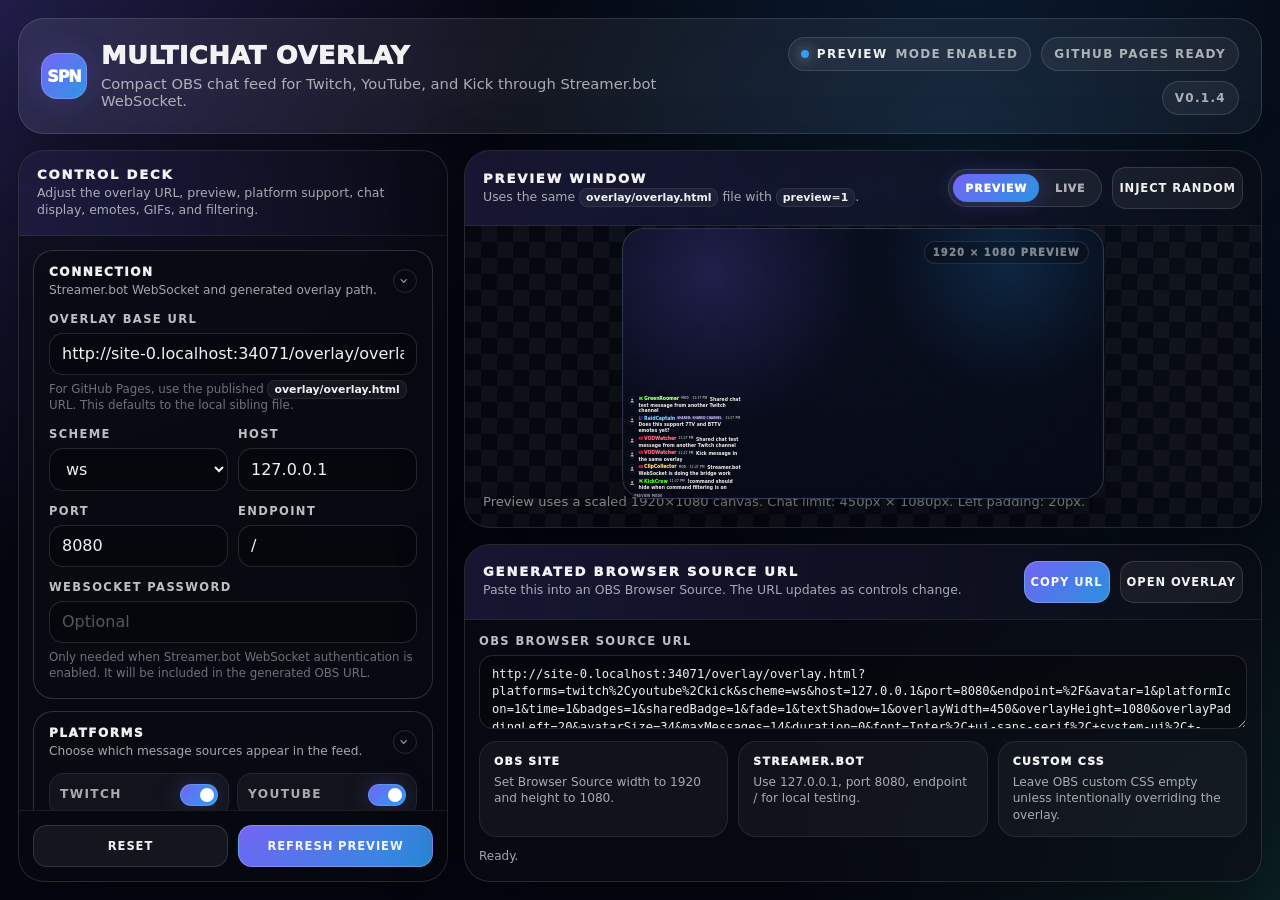
==== index.html @ 20686034 "Updated to v0.1.7" ====
<!DOCTYPE html>
<html lang="en">
<head>
  <meta charset="UTF-8" />
  <meta name="viewport" content="width=device-width, initial-scale=1.0" />
  <title>SlickPickleNick Multichat Overlay Controls</title>
  <style>
:root {
  --bg: #050711;
  --panel-bg: rgba(10, 12, 20, 0.62);
  --panel-open-bg: rgba(10, 12, 20, 0.78);
  --card-bg: rgba(255, 255, 255, 0.055);
  --card-hover: rgba(255, 255, 255, 0.075);
  --line: rgba(255, 255, 255, 0.13);
  --line-soft: rgba(255, 255, 255, 0.08);
  --accent: rgba(120, 105, 255, 0.95);
  --accent-2: rgba(46, 166, 255, 0.95);
  --accent-soft: rgba(120, 105, 255, 0.18);
  --text: rgba(255, 255, 255, 0.94);
  --muted: rgba(255, 255, 255, 0.64);
  --faint: rgba(255, 255, 255, 0.42);
  --danger: #ff5d7a;
  --success: #45f2a2;
  --warning: #ffd36a;
  --shadow: 0 24px 70px rgba(0, 0, 0, 0.42);
  --radius-lg: 26px;
  --radius-md: 18px;
  --radius-pill: 999px;
}

* { box-sizing: border-box; }

html, body {
  width: 100%;
  min-height: 100%;
  margin: 0;
  color: var(--text);
  background:
    radial-gradient(circle at top left, rgba(120, 105, 255, 0.24), transparent 34rem),
    radial-gradient(circle at 75% 15%, rgba(46, 166, 255, 0.16), transparent 30rem),
    radial-gradient(circle at bottom right, rgba(68, 255, 184, 0.10), transparent 32rem),
    var(--bg);
  font-family: Inter, ui-sans-serif, system-ui, -apple-system, BlinkMacSystemFont, "Segoe UI", sans-serif;
}

button, input, select, textarea {
  font: inherit;
}

button:focus-visible,
input:focus-visible,
select:focus-visible,
textarea:focus-visible,
a:focus-visible {
  outline: 2px solid rgba(147, 133, 255, 0.95);
  outline-offset: 3px;
}

.shell {
  width: min(1540px, calc(100vw - 36px));
  height: calc(100vh - 36px);
  margin: 18px auto;
  display: grid;
  grid-template-rows: auto minmax(0, 1fr);
  gap: 16px;
}

.topbar {
  min-height: 82px;
  padding: 18px 22px;
  border: 1px solid var(--line);
  border-radius: var(--radius-lg);
  background: linear-gradient(135deg, rgba(255, 255, 255, 0.08), rgba(255, 255, 255, 0.035));
  box-shadow: var(--shadow);
  backdrop-filter: blur(18px);
  display: flex;
  align-items: center;
  justify-content: space-between;
  gap: 16px;
}

.brand {
  display: flex;
  align-items: center;
  gap: 14px;
  min-width: 0;
}

.mark {
  width: 46px;
  height: 46px;
  border-radius: 16px;
  border: 1px solid rgba(255, 255, 255, 0.18);
  background:
    linear-gradient(135deg, rgba(120, 105, 255, 0.96), rgba(46, 166, 255, 0.85)),
    rgba(255, 255, 255, 0.06);
  display: grid;
  place-items: center;
  color: white;
  font-weight: 950;
  letter-spacing: -0.07em;
  box-shadow: 0 0 30px rgba(120, 105, 255, 0.22);
  flex: 0 0 auto;
}

h1 {
  margin: 0;
  text-transform: uppercase;
  font-size: clamp(1.25rem, 2vw, 2.05rem);
  line-height: 0.96;
  letter-spacing: 0.02em;
  font-weight: 950;
}

.subtitle {
  margin-top: 7px;
  color: var(--muted);
  font-size: 0.92rem;
}

.top-actions {
  display: flex;
  align-items: center;
  flex-wrap: wrap;
  justify-content: flex-end;
  gap: 10px;
}

.pill {
  display: inline-flex;
  align-items: center;
  gap: 8px;
  min-height: 34px;
  padding: 7px 12px;
  border-radius: var(--radius-pill);
  border: 1px solid var(--line);
  background: rgba(255, 255, 255, 0.055);
  color: var(--muted);
  font-size: 0.75rem;
  text-transform: uppercase;
  letter-spacing: 0.11em;
  font-weight: 850;
  white-space: nowrap;
}

.pill strong { color: var(--text); }
.dot {
  width: 8px;
  height: 8px;
  border-radius: 50%;
  background: var(--faint);
  box-shadow: 0 0 14px currentColor;
}
.dot.preview { background: var(--accent-2); }
.dot.connecting { background: var(--warning); }
.dot.connected { background: var(--success); }
.dot.disconnected { background: var(--danger); }

.grid {
  min-height: 0;
  display: grid;
  grid-template-columns: minmax(380px, 430px) minmax(0, 1fr);
  gap: 16px;
}

.panel {
  border: 1px solid var(--line);
  border-radius: var(--radius-lg);
  background: var(--panel-bg);
  box-shadow: var(--shadow);
  backdrop-filter: blur(18px);
  overflow: hidden;
  min-height: 0;
}

.controls-panel {
  display: grid;
  grid-template-rows: auto minmax(0, 1fr) auto;
}

.panel-head {
  padding: 16px 18px;
  border-bottom: 1px solid var(--line-soft);
  background: linear-gradient(90deg, rgba(120, 105, 255, 0.14), transparent);
  display: flex;
  align-items: center;
  justify-content: space-between;
  gap: 12px;
}

.panel-title {
  margin: 0;
  text-transform: uppercase;
  font-size: 0.82rem;
  letter-spacing: 0.14em;
  font-weight: 950;
}

.panel-note {
  margin: 3px 0 0;
  color: var(--muted);
  font-size: 0.78rem;
  line-height: 1.35;
}

.control-stack {
  min-height: 0;
  overflow: auto;
  padding: 14px;
  scrollbar-color: rgba(255, 255, 255, 0.22) transparent;
}

details.control-group {
  border: 1px solid var(--line-soft);
  border-radius: 20px;
  background: rgba(255, 255, 255, 0.04);
  overflow: hidden;
  margin-bottom: 12px;
}

details.control-group[open] {
  background: var(--panel-open-bg);
  border-color: rgba(255, 255, 255, 0.16);
}

summary {
  cursor: pointer;
  list-style: none;
  padding: 14px 15px;
  display: flex;
  align-items: center;
  justify-content: space-between;
  gap: 12px;
  user-select: none;
}

summary::-webkit-details-marker { display: none; }

.summary-text strong {
  display: block;
  text-transform: uppercase;
  font-size: 0.75rem;
  letter-spacing: 0.13em;
  font-weight: 950;
}

.summary-text span {
  display: block;
  margin-top: 4px;
  color: var(--muted);
  font-size: 0.76rem;
  line-height: 1.25;
}

.chev {
  width: 24px;
  height: 24px;
  border-radius: 999px;
  border: 1px solid var(--line);
  display: grid;
  place-items: center;
  color: var(--muted);
  transition: transform 0.18s ease;
  flex: 0 0 auto;
}

details[open] .chev { transform: rotate(90deg); }

.group-body {
  padding: 0 15px 16px;
  display: grid;
  gap: 13px;
}

.field {
  display: grid;
  gap: 7px;
}

.field-row {
  display: grid;
  grid-template-columns: 1fr 1fr;
  gap: 10px;
}

label,
.field-label {
  color: rgba(255, 255, 255, 0.74);
  font-size: 0.72rem;
  text-transform: uppercase;
  letter-spacing: 0.12em;
  font-weight: 850;
}

input[type="text"],
input[type="number"],
input[type="password"],
select,
textarea {
  width: 100%;
  min-height: 42px;
  border: 1px solid var(--line);
  border-radius: 14px;
  background: rgba(0, 0, 0, 0.28);
  color: var(--text);
  padding: 10px 12px;
  outline: none;
}

textarea {
  min-height: 88px;
  resize: vertical;
  font-family: ui-monospace, SFMono-Regular, Menlo, Monaco, Consolas, monospace;
  font-size: 0.78rem;
  line-height: 1.45;
}

input::placeholder, textarea::placeholder { color: rgba(255, 255, 255, 0.32); }

.hint {
  color: var(--faint);
  font-size: 0.74rem;
  line-height: 1.35;
}

.toggle-grid {
  display: grid;
  grid-template-columns: repeat(2, minmax(0, 1fr));
  gap: 8px;
}

.toggle {
  min-height: 44px;
  display: flex;
  align-items: center;
  justify-content: space-between;
  gap: 10px;
  padding: 9px 10px;
  border: 1px solid var(--line-soft);
  border-radius: 15px;
  background: rgba(255, 255, 255, 0.045);
  color: var(--muted);
  cursor: pointer;
}

.toggle input {
  position: absolute;
  opacity: 0;
  pointer-events: none;
}

.toggle span:first-of-type {
  font-size: 0.76rem;
  font-weight: 800;
  line-height: 1.15;
}

.switch {
  position: relative;
  width: 38px;
  height: 22px;
  border-radius: 999px;
  background: rgba(255, 255, 255, 0.14);
  border: 1px solid rgba(255, 255, 255, 0.12);
  flex: 0 0 auto;
  transition: 0.18s ease;
}

.switch::after {
  content: "";
  position: absolute;
  top: 3px;
  left: 3px;
  width: 14px;
  height: 14px;
  border-radius: 50%;
  background: rgba(255, 255, 255, 0.72);
  transition: 0.18s ease;
}

.toggle input:checked + .switch {
  background: linear-gradient(135deg, var(--accent), var(--accent-2));
  box-shadow: 0 0 22px rgba(120, 105, 255, 0.25);
}

.toggle input:checked + .switch::after {
  left: 19px;
  background: white;
}

.footer-controls {
  padding: 14px;
  border-top: 1px solid var(--line-soft);
  display: grid;
  grid-template-columns: 1fr 1fr;
  gap: 10px;
  background: rgba(0, 0, 0, 0.14);
}

.btn {
  min-height: 42px;
  border: 1px solid var(--line);
  border-radius: 14px;
  background: rgba(255, 255, 255, 0.06);
  color: var(--text);
  font-weight: 900;
  letter-spacing: 0.08em;
  text-transform: uppercase;
  font-size: 0.72rem;
  cursor: pointer;
  transition: transform 0.14s ease, background 0.14s ease, border-color 0.14s ease;
}

.btn:hover {
  transform: translateY(-1px);
  background: var(--card-hover);
  border-color: rgba(255, 255, 255, 0.2);
}

.btn.primary {
  background: linear-gradient(135deg, rgba(120, 105, 255, 0.96), rgba(46, 166, 255, 0.86));
  border-color: rgba(255, 255, 255, 0.22);
}

.main-panel {
  min-height: 0;
  display: grid;
  grid-template-rows: minmax(0, 1fr) auto;
  gap: 16px;
  overflow: visible;
  background: transparent;
  border: 0;
  box-shadow: none;
  backdrop-filter: none;
}

.preview-panel {
  min-height: 0;
  display: grid;
  grid-template-rows: auto minmax(0, 1fr);
  overflow: hidden;
}

.preview-actions {
  display: flex;
  align-items: center;
  gap: 10px;
  flex-wrap: wrap;
}

.mode-toggle {
  display: inline-flex;
  align-items: center;
  padding: 4px;
  border: 1px solid var(--line);
  border-radius: 999px;
  background: rgba(255, 255, 255, 0.06);
  gap: 4px;
}

.mode-btn {
  min-height: 28px;
  border: 0;
  border-radius: 999px;
  padding: 6px 12px;
  background: transparent;
  color: var(--muted);
  font-size: 0.68rem;
  font-weight: 950;
  text-transform: uppercase;
  letter-spacing: 0.08em;
  cursor: pointer;
}

.mode-btn.active {
  color: #fff;
  background: linear-gradient(135deg, rgba(120, 105, 255, 0.96), rgba(46, 166, 255, 0.86));
  box-shadow: 0 0 20px rgba(120, 105, 255, 0.26);
}

.preview-frame-wrap {
  min-height: 0;
  padding: 18px;
  display: grid;
  grid-template-rows: minmax(0, 1fr) auto;
  place-items: center;
  gap: 10px;
  background:
    linear-gradient(45deg, rgba(255,255,255,0.035) 25%, transparent 25%, transparent 75%, rgba(255,255,255,0.035) 75%),
    linear-gradient(45deg, rgba(255,255,255,0.035) 25%, transparent 25%, transparent 75%, rgba(255,255,255,0.035) 75%),
    rgba(0, 0, 0, 0.16);
  background-position: 0 0, 16px 16px, 0 0;
  background-size: 32px 32px, 32px 32px, auto;
}

.preview-size-note {
  width: 100%;
  color: rgba(255, 255, 255, 0.52);
  font-size: 0.82rem;
}

.preview-stage {
  --preview-scale: 0.5;
  position: relative;
  width: 100%;
  max-width: 100%;
  aspect-ratio: 16 / 9;
  overflow: hidden;
  border: 1px solid var(--line);
  border-radius: 22px;
  background:
    radial-gradient(circle at 18% 16%, rgba(120, 105, 255, 0.17), transparent 34rem),
    radial-gradient(circle at 80% 12%, rgba(46, 166, 255, 0.13), transparent 28rem),
    rgba(5, 7, 17, 0.76);
  box-shadow:
    inset 0 0 0 1px rgba(255, 255, 255, 0.04),
    0 18px 48px rgba(0, 0, 0, 0.28);
}

.preview-stage::before {
  content: "1920 × 1080 PREVIEW";
  position: absolute;
  top: 12px;
  right: 14px;
  z-index: 2;
  padding: 5px 8px;
  border-radius: 999px;
  border: 1px solid rgba(255, 255, 255, 0.11);
  background: rgba(0, 0, 0, 0.22);
  color: rgba(255, 255, 255, 0.48);
  font-size: 0.62rem;
  font-weight: 950;
  letter-spacing: 0.12em;
}

#previewFrame {
  position: absolute;
  inset: 0 auto auto 0;
  width: 1920px;
  height: 1080px;
  border: 0;
  background: transparent;
  display: block;
  transform: scale(var(--preview-scale));
  transform-origin: top left;
  pointer-events: none;
}

.url-panel {
  display: grid;
  grid-template-rows: auto auto;
  overflow: hidden;
}

.url-body {
  padding: 14px;
  display: grid;
  gap: 12px;
}

.url-textarea {
  min-height: 74px;
  max-height: 110px;
  resize: vertical;
  font-size: 0.76rem;
}

.info-grid {
  display: grid;
  grid-template-columns: repeat(3, minmax(0, 1fr));
  gap: 10px;
}

.info-card {
  min-height: 78px;
  padding: 13px 14px;
  border: 1px solid var(--line-soft);
  border-radius: 18px;
  background: rgba(255, 255, 255, 0.045);
}

.info-card strong {
  display: block;
  margin-bottom: 6px;
  text-transform: uppercase;
  letter-spacing: 0.12em;
  font-size: 0.68rem;
  font-weight: 950;
}

.info-card span {
  display: block;
  color: var(--muted);
  font-size: 0.76rem;
  line-height: 1.35;
}

.copy-status {
  color: var(--muted);
  font-size: 0.75rem;
  min-height: 18px;
}

.mini-kbd {
  padding: 2px 6px;
  border-radius: 8px;
  border: 1px solid var(--line-soft);
  background: rgba(255, 255, 255, 0.05);
  color: var(--text);
  font-size: 0.68rem;
  font-weight: 850;
}

@media (max-width: 1040px) {
  .shell { height: auto; min-height: calc(100vh - 36px); }
  .grid { grid-template-columns: 1fr; }
  .controls-panel { min-height: 650px; }
  .preview-panel { min-height: 620px; }
  .url-row { grid-template-columns: 1fr; }
}

@media (max-width: 640px) {
  .shell { width: min(100vw - 20px, 1540px); margin: 10px auto; }
  .topbar { align-items: flex-start; flex-direction: column; }
  .top-actions { justify-content: flex-start; }
  .field-row, .toggle-grid, .footer-controls { grid-template-columns: 1fr; }
}

  </style>
</head>
<body>
  <main class="shell">
    <header class="topbar">
      <div class="brand">
        <div class="mark" aria-hidden="true">SPN</div>
        <div>
          <h1>Multichat Overlay</h1>
          <div class="subtitle">Compact OBS chat feed for Twitch, YouTube, and Kick through Streamer.bot WebSocket.</div>
        </div>
      </div>
      <div class="top-actions">
        <span class="pill" id="connectionPill"><span class="dot preview" id="connectionDot"></span><strong id="connectionLabel">Preview</strong><span id="connectionText">mode enabled</span></span>
        <span class="pill">GitHub Pages ready</span>
        <span class="pill">v0.1.4</span>
      </div>
    </header>

    <section class="grid">
      <aside class="panel controls-panel" aria-label="Overlay controls">
        <div class="panel-head">
          <div>
            <h2 class="panel-title">Control Deck</h2>
            <p class="panel-note">Adjust the overlay URL, preview, platform support, chat display, emotes, GIFs, and filtering.</p>
          </div>
        </div>

        <div class="control-stack">
          <details class="control-group" open>
            <summary>
              <span class="summary-text"><strong>Connection</strong><span>Streamer.bot WebSocket and generated overlay path.</span></span>
              <span class="chev">›</span>
            </summary>
            <div class="group-body">
              <div class="field">
                <label for="baseUrl">Overlay base URL</label>
                <input id="baseUrl" data-setting="baseUrl" type="text" />
                <div class="hint">For GitHub Pages, use the published <span class="mini-kbd">overlay/overlay.html</span> URL. This defaults to the local sibling file.</div>
              </div>

              <div class="field-row">
                <div class="field">
                  <label for="scheme">Scheme</label>
                  <select id="scheme" data-setting="scheme">
                    <option value="ws">ws</option>
                    <option value="wss">wss</option>
                  </select>
                </div>
                <div class="field">
                  <label for="host">Host</label>
                  <input id="host" data-setting="host" type="text" placeholder="127.0.0.1" />
                </div>
              </div>

              <div class="field-row">
                <div class="field">
                  <label for="port">Port</label>
                  <input id="port" data-setting="port" type="number" min="1" max="65535" step="1" />
                </div>
                <div class="field">
                  <label for="endpoint">Endpoint</label>
                  <input id="endpoint" data-setting="endpoint" type="text" placeholder="/" />
                </div>
              </div>

              <div class="field">
                <label for="password">WebSocket password</label>
                <input id="password" data-setting="password" type="password" autocomplete="off" placeholder="Optional" />
                <div class="hint">Only needed when Streamer.bot WebSocket authentication is enabled. It will be included in the generated OBS URL.</div>
              </div>
            </div>
          </details>

          <details class="control-group" open>
            <summary>
              <span class="summary-text"><strong>Platforms</strong><span>Choose which message sources appear in the feed.</span></span>
              <span class="chev">›</span>
            </summary>
            <div class="group-body">
              <div class="toggle-grid">
                <label class="toggle"><span>Twitch</span><input data-setting="platformTwitch" type="checkbox" /><span class="switch"></span></label>
                <label class="toggle"><span>YouTube</span><input data-setting="platformYoutube" type="checkbox" /><span class="switch"></span></label>
                <label class="toggle"><span>Kick</span><input data-setting="platformKick" type="checkbox" /><span class="switch"></span></label>
              </div>
            </div>
          </details>

          <details class="control-group" open>
            <summary>
              <span class="summary-text"><strong>Compact Feed</strong><span>Control visibility, font, spacing, and message lifetime.</span></span>
              <span class="chev">›</span>
            </summary>
            <div class="group-body">
              <div class="field-row">
                <div class="field">
                  <label for="overlayWidth">Chat width</label>
                  <input id="overlayWidth" data-setting="overlayWidth" type="number" min="160" max="1920" step="1" />
                  <div class="hint">Default: 450px.</div>
                </div>
                <div class="field">
                  <label for="overlayHeight">Chat height</label>
                  <input id="overlayHeight" data-setting="overlayHeight" type="number" min="120" max="1080" step="1" />
                  <div class="hint">Default: 1080px.</div>
                </div>
              </div>

              <div class="field-row">
                <div class="field">
                  <label for="avatarSize">Profile image size</label>
                  <input id="avatarSize" data-setting="avatarSize" type="number" min="16" max="96" step="1" />
                </div>
                <div class="field">
                  <label for="overlayPaddingLeft">Left padding</label>
                  <input id="overlayPaddingLeft" data-setting="overlayPaddingLeft" type="number" min="0" max="400" step="1" />
                  <div class="hint">Distance from browser-source left edge.</div>
                </div>
              </div>

              <div class="field-row">
                <div class="field">
                  <label for="maxMessages">Max messages</label>
                  <input id="maxMessages" data-setting="maxMessages" type="number" min="1" max="80" step="1" />
                </div>
                <div class="field">
                  <label for="duration">Message duration</label>
                  <input id="duration" data-setting="duration" type="number" min="0" max="600" step="1" />
                  <div class="hint">0 = stay until pushed out.</div>
                </div>
              </div>

              <div class="field-row">
                <div class="field">
                  <label for="fontFamily">Font family</label>
                  <input id="fontFamily" data-setting="fontFamily" type="text" />
                </div>
                <div class="field">
                  <label for="fontSize">Font size</label>
                  <input id="fontSize" data-setting="fontSize" type="number" min="10" max="42" step="1" />
                </div>
              </div>

              <div class="field-row">
                <div class="field">
                  <label for="lineHeight">Line height</label>
                  <input id="lineHeight" data-setting="lineHeight" type="number" min="1" max="2" step="0.05" />
                </div>
                <div class="field">
                  <label for="gap">Message gap</label>
                  <input id="gap" data-setting="gap" type="number" min="0" max="20" step="1" />
                </div>
              </div>

              <div class="toggle-grid">
                <label class="toggle"><span>Profile image</span><input data-setting="showAvatar" type="checkbox" /><span class="switch"></span></label>
                <label class="toggle"><span>Platform icon</span><input data-setting="showPlatformIcon" type="checkbox" /><span class="switch"></span></label>
                <label class="toggle"><span>12-hour time</span><input data-setting="showTime" type="checkbox" /><span class="switch"></span></label>
                <label class="toggle"><span>User badges</span><input data-setting="showBadges" type="checkbox" /><span class="switch"></span></label>
                <label class="toggle"><span>Shared chat badge</span><input data-setting="showSharedBadge" type="checkbox" /><span class="switch"></span></label>
                <label class="toggle"><span>Fade animation</span><input data-setting="fadeAnimation" type="checkbox" /><span class="switch"></span></label>
                <label class="toggle"><span>Text shadows</span><input data-setting="textShadow" type="checkbox" /><span class="switch"></span></label>
              </div>
            </div>
          </details>

          <details class="control-group">
            <summary>
              <span class="summary-text"><strong>Emotes & GIFs</strong><span>Twitch native emotes, BTTV, FFZ, 7TV, and GIF links.</span></span>
              <span class="chev">›</span>
            </summary>
            <div class="group-body">
              <div class="toggle-grid">
                <label class="toggle"><span>Twitch native</span><input data-setting="emoteNative" type="checkbox" /><span class="switch"></span></label>
                <label class="toggle"><span>BTTV</span><input data-setting="emoteBTTV" type="checkbox" /><span class="switch"></span></label>
                <label class="toggle"><span>FFZ</span><input data-setting="emoteFFZ" type="checkbox" /><span class="switch"></span></label>
                <label class="toggle"><span>7TV</span><input data-setting="emote7TV" type="checkbox" /><span class="switch"></span></label>
                <label class="toggle"><span>GIF links</span><input data-setting="gifLinks" type="checkbox" /><span class="switch"></span></label>
                <label class="toggle"><span>GIFs mod-only</span><input data-setting="gifModOnly" type="checkbox" /><span class="switch"></span></label>
              </div>

              <div class="field-row">
                <div class="field">
                  <label for="bttvUserId">BTTV Twitch user ID</label>
                  <input id="bttvUserId" data-setting="bttvUserId" type="text" placeholder="Optional" />
                </div>
                <div class="field">
                  <label for="ffzRoom">FFZ room/channel</label>
                  <input id="ffzRoom" data-setting="ffzRoom" type="text" placeholder="Optional" />
                </div>
              </div>

              <div class="field-row">
                <div class="field">
                  <label for="seventvTwitchId">7TV Twitch user ID</label>
                  <input id="seventvTwitchId" data-setting="seventvTwitchId" type="text" placeholder="Optional" />
                </div>
                <div class="field">
                  <label for="gifMaxWidth">GIF max width</label>
                  <input id="gifMaxWidth" data-setting="gifMaxWidth" type="number" min="80" max="500" step="10" />
                </div>
              </div>

              <div class="field">
                <label for="customEmotes">Custom emote map</label>
                <textarea id="customEmotes" data-setting="customEmotes" spellcheck="false" placeholder='{"PickleHype":"https://example.com/emote.webp"}'></textarea>
                <div class="hint">Optional JSON map. This keeps future preset/sample emotes easy to add without changing the renderer.</div>
              </div>
            </div>
          </details>

          <details class="control-group">
            <summary>
              <span class="summary-text"><strong>Moderation & Filtering</strong><span>Hide removed messages, ignored users, commands, and internal test events.</span></span>
              <span class="chev">›</span>
            </summary>
            <div class="group-body">
              <div class="toggle-grid">
                <label class="toggle"><span>Hide deleted</span><input data-setting="hideDeleted" type="checkbox" /><span class="switch"></span></label>
                <label class="toggle"><span>Hide bans/timeouts</span><input data-setting="hideBans" type="checkbox" /><span class="switch"></span></label>
                <label class="toggle"><span>Ignore commands</span><input data-setting="ignoreCommands" type="checkbox" /><span class="switch"></span></label>
                <label class="toggle"><span>Ignore tests/internal</span><input data-setting="ignoreInternal" type="checkbox" /><span class="switch"></span></label>
              </div>

              <div class="field">
                <label for="ignoredUsers">Ignored users / bots</label>
                <input id="ignoredUsers" data-setting="ignoredUsers" type="text" />
                <div class="hint">Comma-separated. Common bot accounts are included by default and can be edited here.</div>
              </div>
            </div>
          </details>

          <details class="control-group">
            <summary>
              <span class="summary-text"><strong>Preview Mode</strong><span>Generate fake Twitch, YouTube, and Kick messages.</span></span>
              <span class="chev">›</span>
            </summary>
            <div class="group-body">
              <div class="field-row">
                <div class="field">
                  <label for="previewRate">Preview rate</label>
                  <input id="previewRate" data-setting="previewRate" type="number" min="400" max="10000" step="100" />
                  <div class="hint">Milliseconds between generated messages.</div>
                </div>
                <div class="field">
                  <label for="previewSeed">Preview seed label</label>
                  <input id="previewSeed" data-setting="previewSeed" type="text" />
                </div>
              </div>

              <div class="toggle-grid">
                <label class="toggle"><span>Preview auto-scroll</span><input data-setting="previewAuto" type="checkbox" /><span class="switch"></span></label>
              </div>
            </div>
          </details>
        </div>

        <div class="footer-controls">
          <button class="btn" id="resetBtn" type="button">Reset</button>
          <button class="btn primary" id="refreshBtn" type="button">Refresh Preview</button>
        </div>
      </aside>

      <section class="main-panel">
        <div class="panel preview-panel">
          <div class="panel-head">
            <div>
              <h2 class="panel-title">Preview Window</h2>
              <p class="panel-note">Uses the same <span class="mini-kbd">overlay/overlay.html</span> file with <span class="mini-kbd">preview=1</span>.</p>
            </div>
            <div class="preview-actions">
              <div class="mode-toggle" aria-label="Preview mode switch">
                <button class="mode-btn active" id="previewModeBtn" type="button">Preview</button>
                <button class="mode-btn" id="liveModeBtn" type="button">Live</button>
              </div>
              <button class="btn" id="injectBtn" type="button">Inject Random</button>
            </div>
          </div>
          <div class="preview-frame-wrap">
            <div class="preview-stage" id="previewStage">
              <iframe id="previewFrame" title="Multichat overlay preview" allow="clipboard-read; clipboard-write"></iframe>
            </div>
            <div class="preview-size-note" id="previewSizeNote">Preview uses a scaled 1920×1080 canvas.</div>
          </div>
        </div>

        <div class="panel url-panel">
          <div class="panel-head">
            <div>
              <h2 class="panel-title">Generated Browser Source URL</h2>
              <p class="panel-note">Paste this into an OBS Browser Source. The URL updates as controls change.</p>
            </div>
            <div class="preview-actions">
              <button class="btn primary" id="copyBtn" type="button">Copy URL</button>
              <button class="btn" id="openBtn" type="button">Open Overlay</button>
            </div>
          </div>
          <div class="url-body">
            <div class="field">
              <label for="obsUrl">OBS Browser Source URL</label>
              <textarea class="url-textarea" id="obsUrl" readonly aria-label="Generated OBS overlay URL"></textarea>
            </div>
            <div class="info-grid">
              <div class="info-card"><strong>OBS Site</strong><span>Set Browser Source width to 1920 and height to 1080.</span></div>
              <div class="info-card"><strong>Streamer.bot</strong><span>Use 127.0.0.1, port 8080, endpoint / for local testing.</span></div>
              <div class="info-card"><strong>Custom CSS</strong><span>Leave OBS custom CSS empty unless intentionally overriding the overlay.</span></div>
            </div>
            <div class="copy-status" id="copyStatus">Ready.</div>
          </div>
        </div>
      </section>
    </section>
  </main>
  <script>
const STORAGE_KEY = 'spn-multichat-settings-v017';

const defaults = {
  baseUrl: new URL('overlay/overlay.html', window.location.href).href,
  scheme: 'ws',
  host: '127.0.0.1',
  port: '8080',
  endpoint: '/',
  password: '',
  platformTwitch: true,
  platformYoutube: true,
  platformKick: true,
  showAvatar: true,
  showPlatformIcon: true,
  showTime: true,
  showBadges: true,
  showSharedBadge: true,
  fadeAnimation: true,
  textShadow: true,
  overlayWidth: '450',
  overlayHeight: '1080',
  overlayPaddingLeft: '20',
  avatarSize: '34',
  maxMessages: '14',
  duration: '0',
  fontFamily: 'Inter, ui-sans-serif, system-ui, -apple-system, BlinkMacSystemFont, "Segoe UI", sans-serif',
  fontSize: '18',
  lineHeight: '1.28',
  gap: '6',
  emoteNative: true,
  emoteBTTV: true,
  emoteFFZ: true,
  emote7TV: true,
  gifLinks: true,
  gifModOnly: true,
  gifMaxWidth: '220',
  bttvUserId: '',
  ffzRoom: '',
  seventvTwitchId: '',
  customEmotes: '{\n  "PickleHype": "https://cdn.7tv.app/emote/60ae958e229664e8667aea38/2x.webp"\n}',
  hideDeleted: true,
  hideBans: true,
  ignoreCommands: false,
  ignoreInternal: true,
  ignoredUsers: 'nightbot, streamelements, streamlabs, moobot, fossabot, sery_bot',
  previewRate: '1800',
  previewSeed: 'random-fake-users',
  previewAuto: true
};

const $ = (selector, root = document) => root.querySelector(selector);
const $$ = (selector, root = document) => Array.from(root.querySelectorAll(selector));

function loadSettings() {
  try {
    const saved = JSON.parse(localStorage.getItem(STORAGE_KEY) || '{}');
    return { ...defaults, ...saved };
  } catch (error) {
    console.warn('Unable to load settings. Using defaults.', error);
    return { ...defaults };
  }
}

let settings = loadSettings();
let debounceTimer = null;
let previewMode = 'preview';
let lastLiveStatus = { status: 'connecting', text: 'Connecting...' };

function applySettingsToForm() {
  $$('[data-setting]').forEach((input) => {
    const key = input.dataset.setting;
    if (!(key in settings)) return;
    if (input.type === 'checkbox') input.checked = Boolean(settings[key]);
    else input.value = settings[key];
  });
}

function readSettingsFromForm() {
  $$('[data-setting]').forEach((input) => {
    const key = input.dataset.setting;
    settings[key] = input.type === 'checkbox' ? input.checked : input.value;
  });
  localStorage.setItem(STORAGE_KEY, JSON.stringify(settings));
}

function addParam(params, key, value, defaultValue = undefined) {
  if (value === undefined || value === null) return;
  if (defaultValue !== undefined && String(value) === String(defaultValue)) return;
  if (typeof value === 'boolean') params.set(key, value ? '1' : '0');
  else if (String(value).trim() !== '') params.set(key, String(value).trim());
}

function enabledPlatforms() {
  const platforms = [];
  if (settings.platformTwitch) platforms.push('twitch');
  if (settings.platformYoutube) platforms.push('youtube');
  if (settings.platformKick) platforms.push('kick');
  return platforms.join(',') || 'none';
}

function setConnectionPill(mode, text) {
  const dot = $('#connectionDot');
  const label = $('#connectionLabel');
  const body = $('#connectionText');
  if (!dot || !label || !body) return;
  dot.className = `dot ${mode || 'preview'}`;
  if (mode === 'connected') {
    label.textContent = 'Connected';
    body.textContent = text && text !== 'Connected!' ? text : '';
  } else if (mode === 'connecting') {
    label.textContent = 'Connecting';
    body.textContent = text && text !== 'Connecting...' ? text : '';
  } else if (mode === 'disconnected') {
    label.textContent = 'Disconnected';
    body.textContent = text && text !== 'Disconnected' ? text : '';
  } else {
    label.textContent = 'Preview';
    body.textContent = 'mode enabled';
  }
}

function setLiveStatus(status, text) {
  lastLiveStatus = { status: status || 'connecting', text: text || '' };
  if (previewMode !== 'live') return;
  setConnectionPill(lastLiveStatus.status, lastLiveStatus.text);
}

function setPreviewMode(mode) {
  previewMode = mode === 'live' ? 'live' : 'preview';
  $('#previewModeBtn')?.classList.toggle('active', previewMode === 'preview');
  $('#liveModeBtn')?.classList.toggle('active', previewMode === 'live');
  $('#injectBtn').disabled = previewMode !== 'preview';
  if (previewMode === 'preview') setConnectionPill('preview', 'mode enabled');
  else setConnectionPill(lastLiveStatus.status || 'connecting', lastLiveStatus.text || 'Connecting...');
  updateUrls({ reloadPreview: true });
}

function buildUrl({ preview = false } = {}) {
  let base = settings.baseUrl || defaults.baseUrl;
  let url;
  try {
    url = new URL(base, window.location.href);
  } catch (error) {
    url = new URL(defaults.baseUrl, window.location.href);
  }

  const params = new URLSearchParams();
  addParam(params, 'platforms', enabledPlatforms());
  addParam(params, 'scheme', settings.scheme);
  addParam(params, 'host', settings.host);
  addParam(params, 'port', settings.port);
  addParam(params, 'endpoint', settings.endpoint);
  addParam(params, 'password', settings.password);
  addParam(params, 'avatar', settings.showAvatar);
  addParam(params, 'platformIcon', settings.showPlatformIcon);
  addParam(params, 'time', settings.showTime);
  addParam(params, 'badges', settings.showBadges);
  addParam(params, 'sharedBadge', settings.showSharedBadge);
  addParam(params, 'fade', settings.fadeAnimation);
  addParam(params, 'textShadow', settings.textShadow);
  addParam(params, 'overlayWidth', settings.overlayWidth);
  addParam(params, 'overlayHeight', settings.overlayHeight);
  addParam(params, 'overlayPaddingLeft', settings.overlayPaddingLeft);
  addParam(params, 'avatarSize', settings.avatarSize);
  addParam(params, 'maxMessages', settings.maxMessages);
  addParam(params, 'duration', settings.duration);
  addParam(params, 'font', settings.fontFamily);
  addParam(params, 'fontSize', settings.fontSize);
  addParam(params, 'lineHeight', settings.lineHeight);
  addParam(params, 'gap', settings.gap);
  addParam(params, 'nativeEmotes', settings.emoteNative);
  addParam(params, 'bttv', settings.emoteBTTV);
  addParam(params, 'ffz', settings.emoteFFZ);
  addParam(params, 'seventv', settings.emote7TV);
  addParam(params, 'gifs', settings.gifLinks);
  addParam(params, 'gifModOnly', settings.gifModOnly);
  addParam(params, 'gifMaxWidth', settings.gifMaxWidth);
  addParam(params, 'bttvUserId', settings.bttvUserId);
  addParam(params, 'ffzRoom', settings.ffzRoom);
  addParam(params, 'seventvTwitchId', settings.seventvTwitchId);
  addParam(params, 'customEmotes', settings.customEmotes);
  addParam(params, 'hideDeleted', settings.hideDeleted);
  addParam(params, 'hideBans', settings.hideBans);
  addParam(params, 'ignoreCommands', settings.ignoreCommands);
  addParam(params, 'ignoreInternal', settings.ignoreInternal);
  addParam(params, 'ignoredUsers', settings.ignoredUsers);
  addParam(params, 'previewRate', settings.previewRate);
  addParam(params, 'previewSeed', settings.previewSeed);
  addParam(params, 'previewAuto', settings.previewAuto);
  if (preview) params.set('preview', '1');

  url.search = params.toString();
  return url.href;
}

function updateUrls({ reloadPreview = false } = {}) {
  const obsUrl = buildUrl({ preview: false });
  const previewUrl = buildUrl({ preview: previewMode === 'preview' });
  $('#obsUrl').value = obsUrl;

  const frame = $('#previewFrame');
  if (reloadPreview || frame.src !== previewUrl) {
    if (previewMode === 'live') setLiveStatus('connecting', 'Connecting...');
    frame.src = previewUrl;
  }
}

function scheduleUpdate() {
  readSettingsFromForm();
  updatePreviewDimensions();
  resizePreviewStage();
  window.clearTimeout(debounceTimer);
  debounceTimer = window.setTimeout(() => updateUrls({ reloadPreview: true }), 220);
}

async function copyUrl() {
  const value = $('#obsUrl').value;
  try {
    await navigator.clipboard.writeText(value);
    $('#copyStatus').textContent = 'Copied OBS URL to clipboard.';
  } catch (error) {
    $('#obsUrl').select();
    document.execCommand('copy');
    $('#copyStatus').textContent = 'Selected/copied OBS URL. If clipboard failed, press Ctrl+C.';
  }
}

function openOverlay() {
  window.open($('#obsUrl').value, '_blank', 'noopener,noreferrer');
}

function refreshPreview() {
  updateUrls({ reloadPreview: true });
  $('#copyStatus').textContent = 'Preview refreshed.';
}

function injectRandom() {
  const frame = $('#previewFrame');
  frame.contentWindow?.postMessage({ type: 'SPN_MULTICHAT_PREVIEW_RANDOM' }, '*');
  $('#copyStatus').textContent = 'Random preview message injected.';
}


function resizePreviewStage() {
  const stage = $('#previewStage');
  const wrap = stage?.parentElement;
  if (!stage || !wrap) return;
  const availableWidth = Math.max(1, wrap.clientWidth);
  const availableHeight = Math.max(1, wrap.clientHeight - 30);
  const width = Math.min(availableWidth, availableHeight * (16 / 9));
  const height = width * (9 / 16);
  const scale = width / 1920;
  stage.style.width = `${width}px`;
  stage.style.height = `${height}px`;
  stage.style.setProperty('--preview-scale', String(scale));
}

function updatePreviewDimensions() {
  const width = Number(settings.overlayWidth) || Number(defaults.overlayWidth);
  const height = Number(settings.overlayHeight) || Number(defaults.overlayHeight);
  const padding = Number(settings.overlayPaddingLeft) || 0;
  const note = $('#previewSizeNote');
  if (note) note.textContent = `Preview uses a scaled 1920×1080 canvas. Chat limit: ${width}px × ${height}px. Left padding: ${padding}px.`;
}

function resetSettings() {
  settings = { ...defaults };
  localStorage.setItem(STORAGE_KEY, JSON.stringify(settings));
  applySettingsToForm();
  updatePreviewDimensions();
  updateUrls({ reloadPreview: true });
  resizePreviewStage();
  $('#copyStatus').textContent = 'Controls reset to defaults.';
}

applySettingsToForm();
updatePreviewDimensions();
setConnectionPill('preview', 'mode enabled');
updateUrls({ reloadPreview: true });
resizePreviewStage();

$$('[data-setting]').forEach((input) => {
  input.addEventListener(input.type === 'checkbox' ? 'change' : 'input', scheduleUpdate);
});

$('#copyBtn').addEventListener('click', copyUrl);
$('#openBtn').addEventListener('click', openOverlay);
$('#refreshBtn').addEventListener('click', refreshPreview);
$('#injectBtn').addEventListener('click', injectRandom);
$('#previewModeBtn').addEventListener('click', () => setPreviewMode('preview'));
$('#liveModeBtn').addEventListener('click', () => setPreviewMode('live'));
$('#resetBtn').addEventListener('click', resetSettings);

window.addEventListener('message', (event) => {
  const data = event.data || {};
  if (data.type === 'SPN_MULTICHAT_STATUS') setLiveStatus(data.status, data.text);
});

window.addEventListener('resize', resizePreviewStage);

  </script>
</body>
</html>
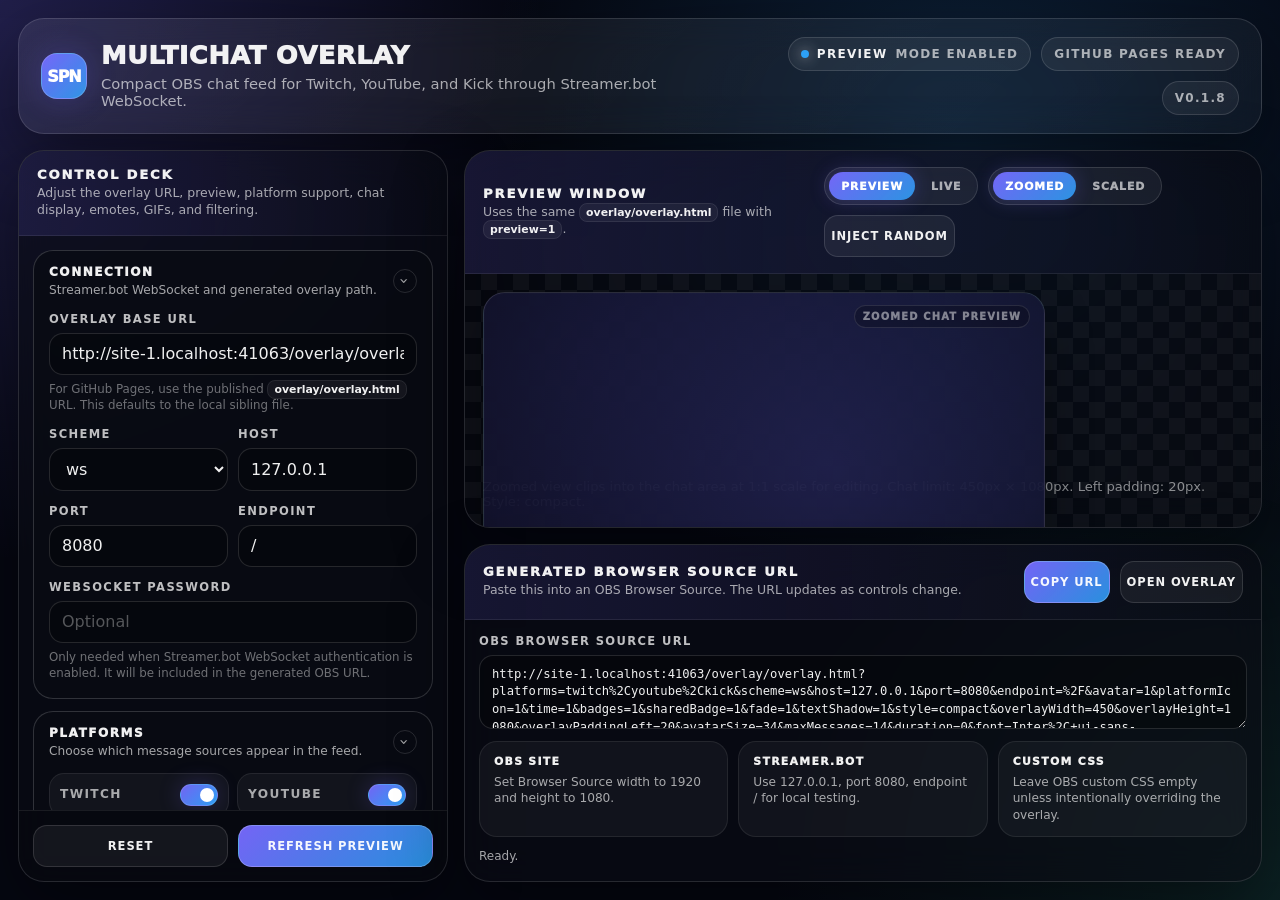
==== commit f4e72509: "Updated to v0.1.8" ====
--- a/index.html
+++ b/index.html
@@ -483,8 +483,10 @@
   padding: 18px;
   display: grid;
   grid-template-rows: minmax(0, 1fr) auto;
-  place-items: center;
+  align-items: stretch;
+  justify-items: start;
   gap: 10px;
+  overflow: hidden;
   background:
     linear-gradient(45deg, rgba(255,255,255,0.035) 25%, transparent 25%, transparent 75%, rgba(255,255,255,0.035) 75%),
     linear-gradient(45deg, rgba(255,255,255,0.035) 25%, transparent 25%, transparent 75%, rgba(255,255,255,0.035) 75%),
@@ -500,11 +502,12 @@
 }
 
 .preview-stage {
-  --preview-scale: 0.5;
+  --preview-scale: 1;
   position: relative;
-  width: 100%;
+  width: min(100%, 560px);
+  height: 100%;
+  min-height: 420px;
   max-width: 100%;
-  aspect-ratio: 16 / 9;
   overflow: hidden;
   border: 1px solid var(--line);
   border-radius: 22px;
@@ -517,8 +520,20 @@
     0 18px 48px rgba(0, 0, 0, 0.28);
 }
 
+.preview-stage.scaled {
+  justify-self: center;
+  align-self: center;
+  min-height: 0;
+  aspect-ratio: 16 / 9;
+}
+
+.preview-stage.zoomed {
+  justify-self: start;
+  align-self: stretch;
+}
+
 .preview-stage::before {
-  content: "1920 × 1080 PREVIEW";
+  content: "ZOOMED CHAT PREVIEW";
   position: absolute;
   top: 12px;
   right: 14px;
@@ -532,6 +547,8 @@
   font-weight: 950;
   letter-spacing: 0.12em;
 }
+
+.preview-stage.scaled::before { content: "1920 × 1080 PREVIEW"; }
 
 #previewFrame {
   position: absolute;
@@ -641,7 +658,7 @@
       <div class="top-actions">
         <span class="pill" id="connectionPill"><span class="dot preview" id="connectionDot"></span><strong id="connectionLabel">Preview</strong><span id="connectionText">mode enabled</span></span>
         <span class="pill">GitHub Pages ready</span>
-        <span class="pill">v0.1.4</span>
+        <span class="pill">v0.1.8</span>
       </div>
     </header>
 
@@ -720,6 +737,17 @@
               <span class="chev">›</span>
             </summary>
             <div class="group-body">
+              <div class="field">
+                <label for="layoutStyle">Message style</label>
+                <select id="layoutStyle" data-setting="layoutStyle">
+                  <option value="compact">Standard Compact</option>
+                  <option value="bare">Platform-Only Compact</option>
+                  <option value="bubbles">Bubble Feed</option>
+                  <option value="cards">Stacked Cards</option>
+                </select>
+                <div class="hint">Start with the current compact format, or switch to a lighter platform-only feed, bubbles, or stacked cards.</div>
+              </div>
+
               <div class="field-row">
                 <div class="field">
                   <label for="overlayWidth">Chat width</label>
@@ -896,9 +924,13 @@
               <p class="panel-note">Uses the same <span class="mini-kbd">overlay/overlay.html</span> file with <span class="mini-kbd">preview=1</span>.</p>
             </div>
             <div class="preview-actions">
-              <div class="mode-toggle" aria-label="Preview mode switch">
+              <div class="mode-toggle" aria-label="Preview or live source switch">
                 <button class="mode-btn active" id="previewModeBtn" type="button">Preview</button>
                 <button class="mode-btn" id="liveModeBtn" type="button">Live</button>
+              </div>
+              <div class="mode-toggle" aria-label="Preview scale switch">
+                <button class="mode-btn active" id="zoomedViewBtn" type="button">Zoomed</button>
+                <button class="mode-btn" id="scaledViewBtn" type="button">Scaled</button>
               </div>
               <button class="btn" id="injectBtn" type="button">Inject Random</button>
             </div>
@@ -939,7 +971,7 @@
     </section>
   </main>
   <script>
-const STORAGE_KEY = 'spn-multichat-settings-v017';
+const STORAGE_KEY = 'spn-multichat-settings-v018';
 
 const defaults = {
   baseUrl: new URL('overlay/overlay.html', window.location.href).href,
@@ -958,6 +990,7 @@
   showSharedBadge: true,
   fadeAnimation: true,
   textShadow: true,
+  layoutStyle: 'compact',
   overlayWidth: '450',
   overlayHeight: '1080',
   overlayPaddingLeft: '20',
@@ -1005,6 +1038,7 @@
 let settings = loadSettings();
 let debounceTimer = null;
 let previewMode = 'preview';
+let previewView = 'zoomed';
 let lastLiveStatus = { status: 'connecting', text: 'Connecting...' };
 
 function applySettingsToForm() {
@@ -1076,6 +1110,14 @@
   updateUrls({ reloadPreview: true });
 }
 
+function setPreviewView(view) {
+  previewView = view === 'scaled' ? 'scaled' : 'zoomed';
+  $('#zoomedViewBtn')?.classList.toggle('active', previewView === 'zoomed');
+  $('#scaledViewBtn')?.classList.toggle('active', previewView === 'scaled');
+  resizePreviewStage();
+  updatePreviewDimensions();
+}
+
 function buildUrl({ preview = false } = {}) {
   let base = settings.baseUrl || defaults.baseUrl;
   let url;
@@ -1099,6 +1141,7 @@
   addParam(params, 'sharedBadge', settings.showSharedBadge);
   addParam(params, 'fade', settings.fadeAnimation);
   addParam(params, 'textShadow', settings.textShadow);
+  addParam(params, 'style', settings.layoutStyle);
   addParam(params, 'overlayWidth', settings.overlayWidth);
   addParam(params, 'overlayHeight', settings.overlayHeight);
   addParam(params, 'overlayPaddingLeft', settings.overlayPaddingLeft);
@@ -1186,22 +1229,43 @@
   const stage = $('#previewStage');
   const wrap = stage?.parentElement;
   if (!stage || !wrap) return;
+
   const availableWidth = Math.max(1, wrap.clientWidth);
-  const availableHeight = Math.max(1, wrap.clientHeight - 30);
-  const width = Math.min(availableWidth, availableHeight * (16 / 9));
-  const height = width * (9 / 16);
-  const scale = width / 1920;
-  stage.style.width = `${width}px`;
-  stage.style.height = `${height}px`;
-  stage.style.setProperty('--preview-scale', String(scale));
+  const availableHeight = Math.max(1, wrap.clientHeight - 34);
+  const overlayWidth = Number(settings.overlayWidth) || Number(defaults.overlayWidth);
+  const padding = Number(settings.overlayPaddingLeft) || 0;
+
+  stage.classList.toggle('scaled', previewView === 'scaled');
+  stage.classList.toggle('zoomed', previewView === 'zoomed');
+
+  if (previewView === 'scaled') {
+    const width = Math.min(availableWidth, availableHeight * (16 / 9));
+    const height = width * (9 / 16);
+    const scale = width / 1920;
+    stage.style.width = `${Math.max(1, width)}px`;
+    stage.style.height = `${Math.max(1, height)}px`;
+    stage.style.setProperty('--preview-scale', String(scale));
+    return;
+  }
+
+  const zoomWidth = Math.min(availableWidth, Math.max(420, overlayWidth + padding + 92));
+  stage.style.width = `${zoomWidth}px`;
+  stage.style.height = `${Math.max(420, availableHeight)}px`;
+  stage.style.setProperty('--preview-scale', '1');
 }
 
 function updatePreviewDimensions() {
   const width = Number(settings.overlayWidth) || Number(defaults.overlayWidth);
   const height = Number(settings.overlayHeight) || Number(defaults.overlayHeight);
   const padding = Number(settings.overlayPaddingLeft) || 0;
+  const style = settings.layoutStyle || defaults.layoutStyle;
   const note = $('#previewSizeNote');
-  if (note) note.textContent = `Preview uses a scaled 1920×1080 canvas. Chat limit: ${width}px × ${height}px. Left padding: ${padding}px.`;
+  if (!note) return;
+  if (previewView === 'scaled') {
+    note.textContent = `Scaled view shows the full 1920×1080 OBS canvas. Chat limit: ${width}px × ${height}px. Left padding: ${padding}px. Style: ${style}.`;
+  } else {
+    note.textContent = `Zoomed view clips into the chat area at 1:1 scale for editing. Chat limit: ${width}px × ${height}px. Left padding: ${padding}px. Style: ${style}.`;
+  }
 }
 
 function resetSettings() {
@@ -1215,10 +1279,11 @@
 }
 
 applySettingsToForm();
-updatePreviewDimensions();
+setPreviewView('zoomed');
 setConnectionPill('preview', 'mode enabled');
 updateUrls({ reloadPreview: true });
 resizePreviewStage();
+updatePreviewDimensions();
 
 $$('[data-setting]').forEach((input) => {
   input.addEventListener(input.type === 'checkbox' ? 'change' : 'input', scheduleUpdate);
@@ -1230,6 +1295,8 @@
 $('#injectBtn').addEventListener('click', injectRandom);
 $('#previewModeBtn').addEventListener('click', () => setPreviewMode('preview'));
 $('#liveModeBtn').addEventListener('click', () => setPreviewMode('live'));
+$('#zoomedViewBtn').addEventListener('click', () => setPreviewView('zoomed'));
+$('#scaledViewBtn').addEventListener('click', () => setPreviewView('scaled'));
 $('#resetBtn').addEventListener('click', resetSettings);
 
 window.addEventListener('message', (event) => {
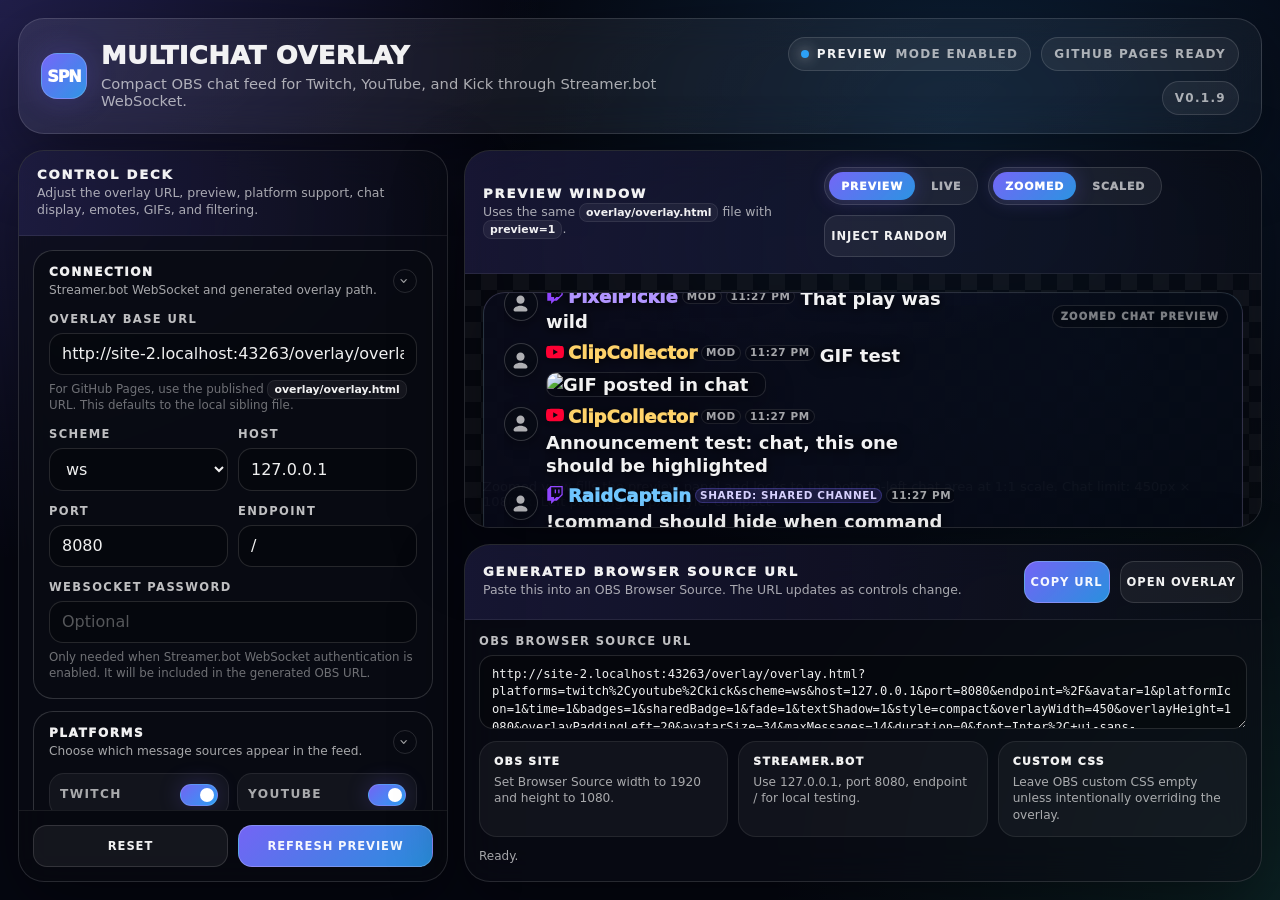
==== commit 31c60562: "Updated to v0.1.9" ====
--- a/index.html
+++ b/index.html
@@ -484,7 +484,7 @@
   display: grid;
   grid-template-rows: minmax(0, 1fr) auto;
   align-items: stretch;
-  justify-items: start;
+  justify-items: stretch;
   gap: 10px;
   overflow: hidden;
   background:
@@ -504,9 +504,9 @@
 .preview-stage {
   --preview-scale: 1;
   position: relative;
-  width: min(100%, 560px);
+  width: 100%;
   height: 100%;
-  min-height: 420px;
+  min-height: 360px;
   max-width: 100%;
   overflow: hidden;
   border: 1px solid var(--line);
@@ -528,7 +528,7 @@
 }
 
 .preview-stage.zoomed {
-  justify-self: start;
+  justify-self: stretch;
   align-self: stretch;
 }
 
@@ -552,7 +552,8 @@
 
 #previewFrame {
   position: absolute;
-  inset: 0 auto auto 0;
+  left: 0;
+  top: 0;
   width: 1920px;
   height: 1080px;
   border: 0;
@@ -561,6 +562,13 @@
   transform: scale(var(--preview-scale));
   transform-origin: top left;
   pointer-events: none;
+}
+
+.preview-stage.zoomed #previewFrame {
+  top: auto;
+  bottom: 0;
+  transform: scale(1);
+  transform-origin: bottom left;
 }
 
 .url-panel {
@@ -658,7 +666,7 @@
       <div class="top-actions">
         <span class="pill" id="connectionPill"><span class="dot preview" id="connectionDot"></span><strong id="connectionLabel">Preview</strong><span id="connectionText">mode enabled</span></span>
         <span class="pill">GitHub Pages ready</span>
-        <span class="pill">v0.1.8</span>
+        <span class="pill">v0.1.9</span>
       </div>
     </header>
 
@@ -971,7 +979,7 @@
     </section>
   </main>
   <script>
-const STORAGE_KEY = 'spn-multichat-settings-v018';
+const STORAGE_KEY = 'spn-multichat-settings-v019';
 
 const defaults = {
   baseUrl: new URL('overlay/overlay.html', window.location.href).href,
@@ -1225,22 +1233,32 @@
 }
 
 
+function getPreviewAvailableSize(wrap, note) {
+  const wrapStyle = window.getComputedStyle(wrap);
+  const paddingX = parseFloat(wrapStyle.paddingLeft || '0') + parseFloat(wrapStyle.paddingRight || '0');
+  const paddingY = parseFloat(wrapStyle.paddingTop || '0') + parseFloat(wrapStyle.paddingBottom || '0');
+  const gap = parseFloat(wrapStyle.rowGap || wrapStyle.gap || '0') || 0;
+  const noteHeight = note ? note.getBoundingClientRect().height : 0;
+  return {
+    width: Math.max(1, wrap.clientWidth - paddingX),
+    height: Math.max(1, wrap.clientHeight - paddingY - noteHeight - gap)
+  };
+}
+
 function resizePreviewStage() {
   const stage = $('#previewStage');
   const wrap = stage?.parentElement;
+  const note = $('#previewSizeNote');
   if (!stage || !wrap) return;
 
-  const availableWidth = Math.max(1, wrap.clientWidth);
-  const availableHeight = Math.max(1, wrap.clientHeight - 34);
-  const overlayWidth = Number(settings.overlayWidth) || Number(defaults.overlayWidth);
-  const padding = Number(settings.overlayPaddingLeft) || 0;
+  const { width: availableWidth, height: availableHeight } = getPreviewAvailableSize(wrap, note);
 
   stage.classList.toggle('scaled', previewView === 'scaled');
   stage.classList.toggle('zoomed', previewView === 'zoomed');
 
   if (previewView === 'scaled') {
-    const width = Math.min(availableWidth, availableHeight * (16 / 9));
-    const height = width * (9 / 16);
+    const width = Math.floor(Math.min(availableWidth, availableHeight * (16 / 9)));
+    const height = Math.floor(width * (9 / 16));
     const scale = width / 1920;
     stage.style.width = `${Math.max(1, width)}px`;
     stage.style.height = `${Math.max(1, height)}px`;
@@ -1248,9 +1266,8 @@
     return;
   }
 
-  const zoomWidth = Math.min(availableWidth, Math.max(420, overlayWidth + padding + 92));
-  stage.style.width = `${zoomWidth}px`;
-  stage.style.height = `${Math.max(420, availableHeight)}px`;
+  stage.style.width = `${Math.max(1, Math.floor(availableWidth))}px`;
+  stage.style.height = `${Math.max(360, Math.floor(availableHeight))}px`;
   stage.style.setProperty('--preview-scale', '1');
 }
 
@@ -1264,7 +1281,7 @@
   if (previewView === 'scaled') {
     note.textContent = `Scaled view shows the full 1920×1080 OBS canvas. Chat limit: ${width}px × ${height}px. Left padding: ${padding}px. Style: ${style}.`;
   } else {
-    note.textContent = `Zoomed view clips into the chat area at 1:1 scale for editing. Chat limit: ${width}px × ${height}px. Left padding: ${padding}px. Style: ${style}.`;
+    note.textContent = `Zoomed view fills the preview panel and locks to the bottom-left chat area at 1:1 scale. Chat limit: ${width}px × ${height}px. Left padding: ${padding}px. Style: ${style}.`;
   }
 }
 
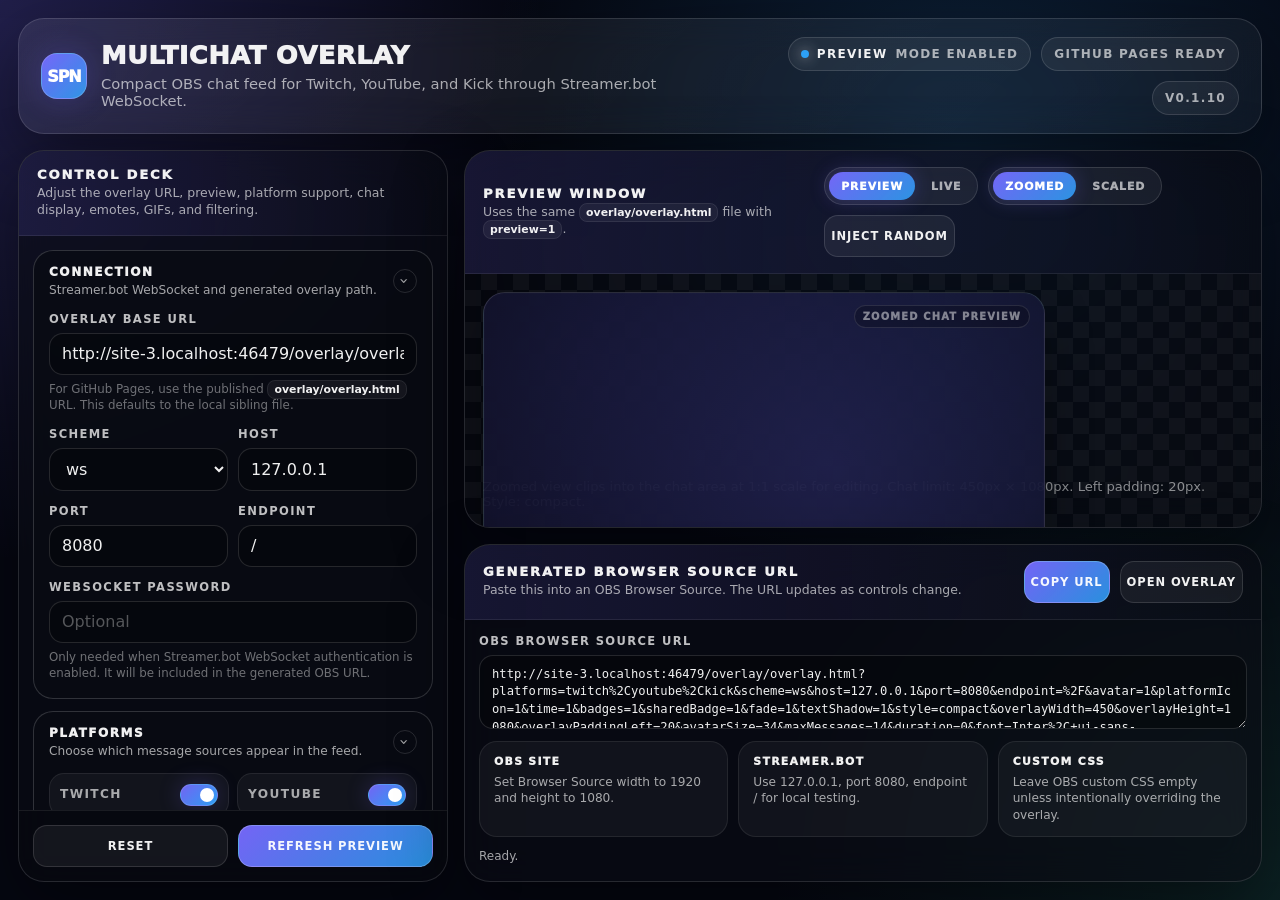
==== commit 336842bc: "Updated to v0.1.10" ====
--- a/index.html
+++ b/index.html
@@ -484,7 +484,7 @@
   display: grid;
   grid-template-rows: minmax(0, 1fr) auto;
   align-items: stretch;
-  justify-items: stretch;
+  justify-items: start;
   gap: 10px;
   overflow: hidden;
   background:
@@ -504,9 +504,9 @@
 .preview-stage {
   --preview-scale: 1;
   position: relative;
-  width: 100%;
+  width: min(100%, 560px);
   height: 100%;
-  min-height: 360px;
+  min-height: 420px;
   max-width: 100%;
   overflow: hidden;
   border: 1px solid var(--line);
@@ -528,7 +528,7 @@
 }
 
 .preview-stage.zoomed {
-  justify-self: stretch;
+  justify-self: start;
   align-self: stretch;
 }
 
@@ -552,8 +552,7 @@
 
 #previewFrame {
   position: absolute;
-  left: 0;
-  top: 0;
+  inset: 0 auto auto 0;
   width: 1920px;
   height: 1080px;
   border: 0;
@@ -562,13 +561,6 @@
   transform: scale(var(--preview-scale));
   transform-origin: top left;
   pointer-events: none;
-}
-
-.preview-stage.zoomed #previewFrame {
-  top: auto;
-  bottom: 0;
-  transform: scale(1);
-  transform-origin: bottom left;
 }
 
 .url-panel {
@@ -666,7 +658,7 @@
       <div class="top-actions">
         <span class="pill" id="connectionPill"><span class="dot preview" id="connectionDot"></span><strong id="connectionLabel">Preview</strong><span id="connectionText">mode enabled</span></span>
         <span class="pill">GitHub Pages ready</span>
-        <span class="pill">v0.1.9</span>
+        <span class="pill">v0.1.10</span>
       </div>
     </header>
 
@@ -749,11 +741,10 @@
                 <label for="layoutStyle">Message style</label>
                 <select id="layoutStyle" data-setting="layoutStyle">
                   <option value="compact">Standard Compact</option>
-                  <option value="bare">Platform-Only Compact</option>
                   <option value="bubbles">Bubble Feed</option>
                   <option value="cards">Stacked Cards</option>
                 </select>
-                <div class="hint">Start with the current compact format, or switch to a lighter platform-only feed, bubbles, or stacked cards.</div>
+                <div class="hint">Choose the compact feed, bubble feed, or stacked card layout. Hide profile images, badges, and timestamps to create a lighter compact view.</div>
               </div>
 
               <div class="field-row">
@@ -979,7 +970,7 @@
     </section>
   </main>
   <script>
-const STORAGE_KEY = 'spn-multichat-settings-v019';
+const STORAGE_KEY = 'spn-multichat-settings-v018';
 
 const defaults = {
   baseUrl: new URL('overlay/overlay.html', window.location.href).href,
@@ -1081,6 +1072,10 @@
   return platforms.join(',') || 'none';
 }
 
+function normalizeLayoutStyle(value) {
+  return value === 'bare' ? 'compact' : value;
+}
+
 function setConnectionPill(mode, text) {
   const dot = $('#connectionDot');
   const label = $('#connectionLabel');
@@ -1149,7 +1144,7 @@
   addParam(params, 'sharedBadge', settings.showSharedBadge);
   addParam(params, 'fade', settings.fadeAnimation);
   addParam(params, 'textShadow', settings.textShadow);
-  addParam(params, 'style', settings.layoutStyle);
+  addParam(params, 'style', normalizeLayoutStyle(settings.layoutStyle));
   addParam(params, 'overlayWidth', settings.overlayWidth);
   addParam(params, 'overlayHeight', settings.overlayHeight);
   addParam(params, 'overlayPaddingLeft', settings.overlayPaddingLeft);
@@ -1233,32 +1228,22 @@
 }
 
 
-function getPreviewAvailableSize(wrap, note) {
-  const wrapStyle = window.getComputedStyle(wrap);
-  const paddingX = parseFloat(wrapStyle.paddingLeft || '0') + parseFloat(wrapStyle.paddingRight || '0');
-  const paddingY = parseFloat(wrapStyle.paddingTop || '0') + parseFloat(wrapStyle.paddingBottom || '0');
-  const gap = parseFloat(wrapStyle.rowGap || wrapStyle.gap || '0') || 0;
-  const noteHeight = note ? note.getBoundingClientRect().height : 0;
-  return {
-    width: Math.max(1, wrap.clientWidth - paddingX),
-    height: Math.max(1, wrap.clientHeight - paddingY - noteHeight - gap)
-  };
-}
-
 function resizePreviewStage() {
   const stage = $('#previewStage');
   const wrap = stage?.parentElement;
-  const note = $('#previewSizeNote');
   if (!stage || !wrap) return;
 
-  const { width: availableWidth, height: availableHeight } = getPreviewAvailableSize(wrap, note);
+  const availableWidth = Math.max(1, wrap.clientWidth);
+  const availableHeight = Math.max(1, wrap.clientHeight - 34);
+  const overlayWidth = Number(settings.overlayWidth) || Number(defaults.overlayWidth);
+  const padding = Number(settings.overlayPaddingLeft) || 0;
 
   stage.classList.toggle('scaled', previewView === 'scaled');
   stage.classList.toggle('zoomed', previewView === 'zoomed');
 
   if (previewView === 'scaled') {
-    const width = Math.floor(Math.min(availableWidth, availableHeight * (16 / 9)));
-    const height = Math.floor(width * (9 / 16));
+    const width = Math.min(availableWidth, availableHeight * (16 / 9));
+    const height = width * (9 / 16);
     const scale = width / 1920;
     stage.style.width = `${Math.max(1, width)}px`;
     stage.style.height = `${Math.max(1, height)}px`;
@@ -1266,8 +1251,9 @@
     return;
   }
 
-  stage.style.width = `${Math.max(1, Math.floor(availableWidth))}px`;
-  stage.style.height = `${Math.max(360, Math.floor(availableHeight))}px`;
+  const zoomWidth = Math.min(availableWidth, Math.max(420, overlayWidth + padding + 92));
+  stage.style.width = `${zoomWidth}px`;
+  stage.style.height = `${Math.max(420, availableHeight)}px`;
   stage.style.setProperty('--preview-scale', '1');
 }
 
@@ -1275,13 +1261,13 @@
   const width = Number(settings.overlayWidth) || Number(defaults.overlayWidth);
   const height = Number(settings.overlayHeight) || Number(defaults.overlayHeight);
   const padding = Number(settings.overlayPaddingLeft) || 0;
-  const style = settings.layoutStyle || defaults.layoutStyle;
+  const style = normalizeLayoutStyle(settings.layoutStyle || defaults.layoutStyle);
   const note = $('#previewSizeNote');
   if (!note) return;
   if (previewView === 'scaled') {
     note.textContent = `Scaled view shows the full 1920×1080 OBS canvas. Chat limit: ${width}px × ${height}px. Left padding: ${padding}px. Style: ${style}.`;
   } else {
-    note.textContent = `Zoomed view fills the preview panel and locks to the bottom-left chat area at 1:1 scale. Chat limit: ${width}px × ${height}px. Left padding: ${padding}px. Style: ${style}.`;
+    note.textContent = `Zoomed view clips into the chat area at 1:1 scale for editing. Chat limit: ${width}px × ${height}px. Left padding: ${padding}px. Style: ${style}.`;
   }
 }
 
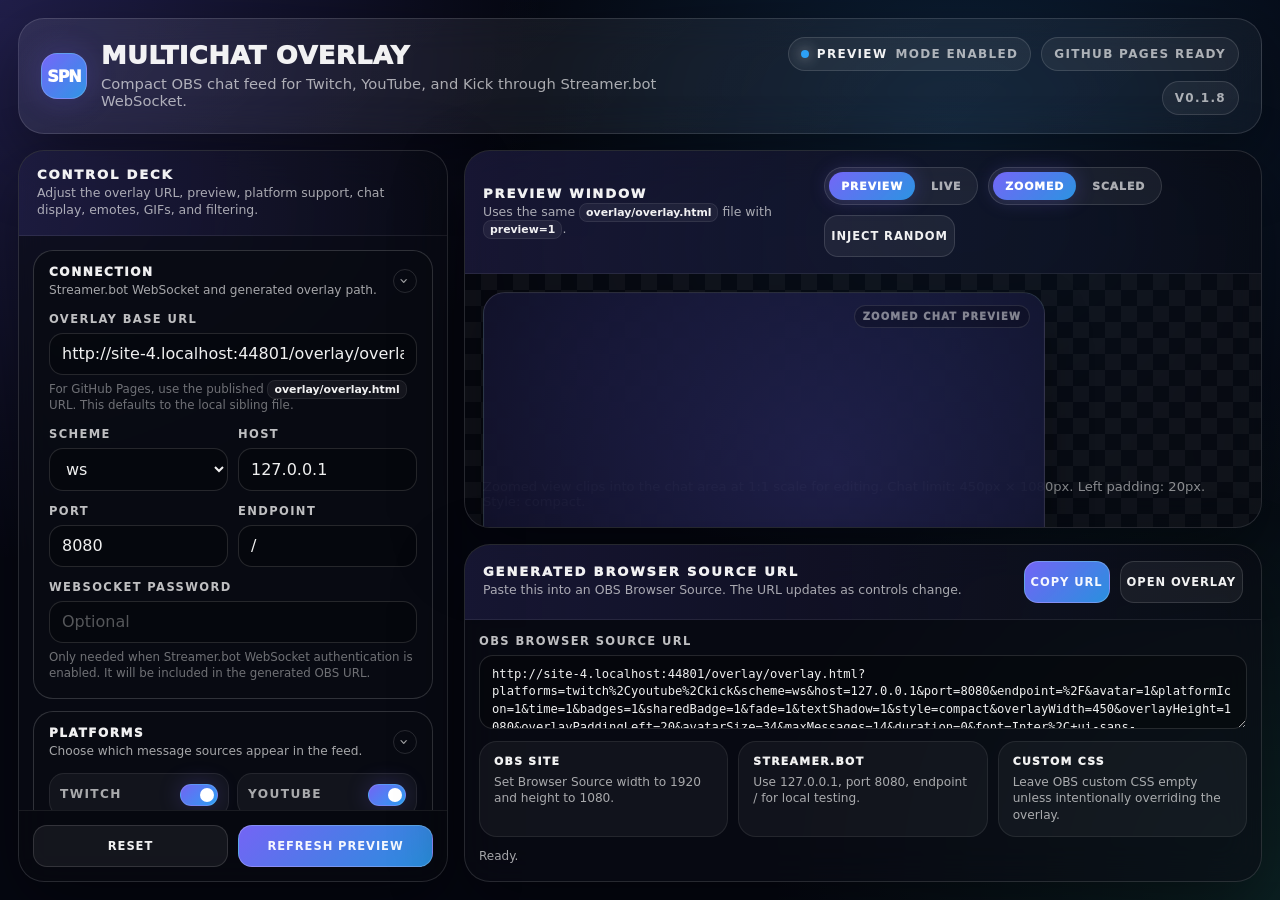
==== commit 29042dd0: "Reverted changes from v0.1.10 and Updated to v0.1.10.1" ====
--- a/index.html
+++ b/index.html
@@ -658,7 +658,7 @@
       <div class="top-actions">
         <span class="pill" id="connectionPill"><span class="dot preview" id="connectionDot"></span><strong id="connectionLabel">Preview</strong><span id="connectionText">mode enabled</span></span>
         <span class="pill">GitHub Pages ready</span>
-        <span class="pill">v0.1.10</span>
+        <span class="pill">v0.1.8</span>
       </div>
     </header>
 
@@ -744,7 +744,7 @@
                   <option value="bubbles">Bubble Feed</option>
                   <option value="cards">Stacked Cards</option>
                 </select>
-                <div class="hint">Choose the compact feed, bubble feed, or stacked card layout. Hide profile images, badges, and timestamps to create a lighter compact view.</div>
+                <div class="hint">Start with the current compact format, or switch to bubbles or stacked cards.</div>
               </div>
 
               <div class="field-row">
@@ -1024,10 +1024,16 @@
 const $ = (selector, root = document) => root.querySelector(selector);
 const $$ = (selector, root = document) => Array.from(root.querySelectorAll(selector));
 
+function normalizeLayoutStyle(value) {
+  return ['compact', 'bubbles', 'cards'].includes(String(value || '').trim().toLowerCase()) ? String(value).trim().toLowerCase() : 'compact';
+}
+
 function loadSettings() {
   try {
     const saved = JSON.parse(localStorage.getItem(STORAGE_KEY) || '{}');
-    return { ...defaults, ...saved };
+    const merged = { ...defaults, ...saved };
+    merged.layoutStyle = normalizeLayoutStyle(merged.layoutStyle);
+    return merged;
   } catch (error) {
     console.warn('Unable to load settings. Using defaults.', error);
     return { ...defaults };
@@ -1054,6 +1060,7 @@
     const key = input.dataset.setting;
     settings[key] = input.type === 'checkbox' ? input.checked : input.value;
   });
+  settings.layoutStyle = normalizeLayoutStyle(settings.layoutStyle);
   localStorage.setItem(STORAGE_KEY, JSON.stringify(settings));
 }
 
@@ -1070,10 +1077,6 @@
   if (settings.platformYoutube) platforms.push('youtube');
   if (settings.platformKick) platforms.push('kick');
   return platforms.join(',') || 'none';
-}
-
-function normalizeLayoutStyle(value) {
-  return value === 'bare' ? 'compact' : value;
 }
 
 function setConnectionPill(mode, text) {
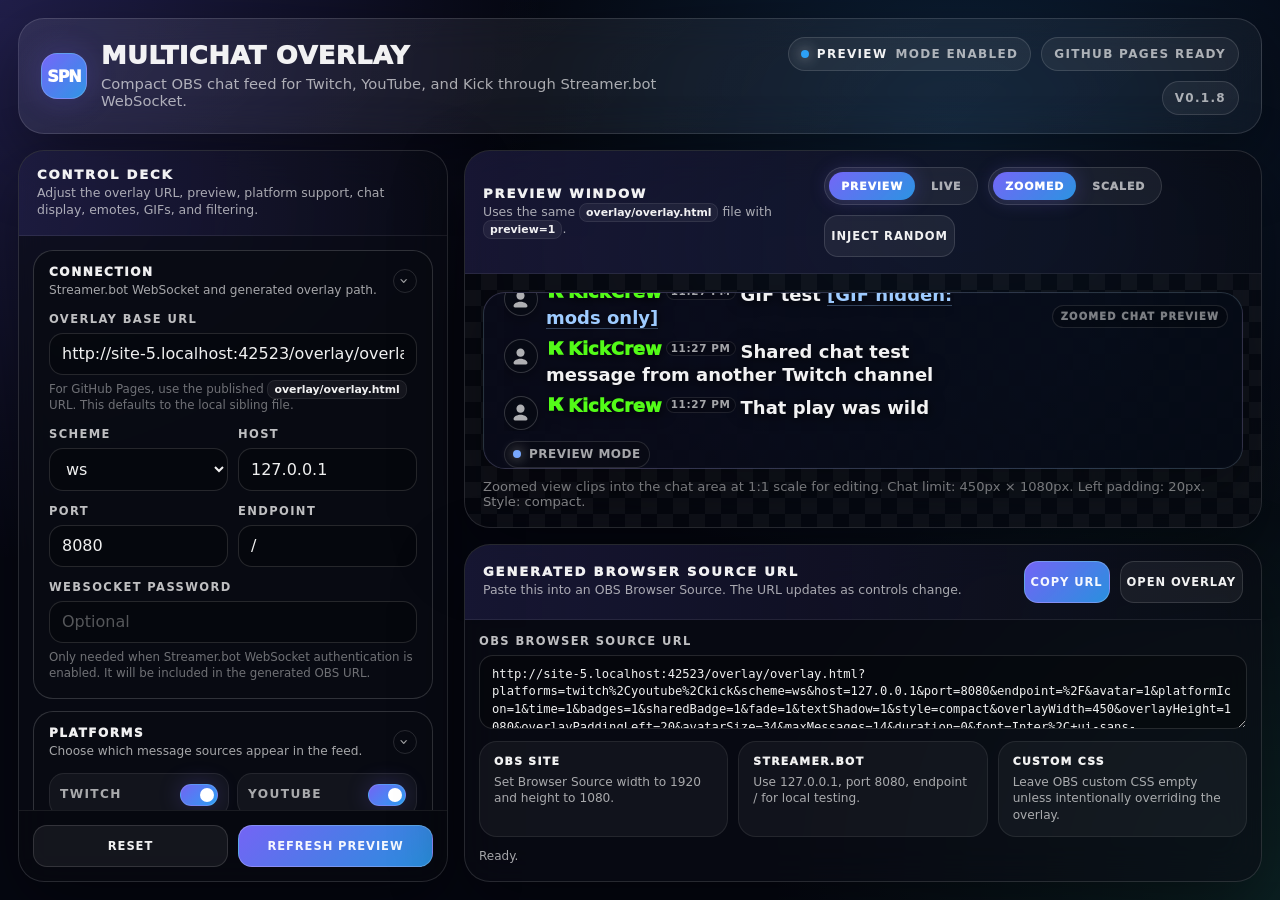
==== commit 4c74c98b: "Updated to v0.1.10.2" ====
--- a/index.html
+++ b/index.html
@@ -528,8 +528,11 @@
 }
 
 .preview-stage.zoomed {
-  justify-self: start;
+  justify-self: stretch;
   align-self: stretch;
+  width: 100%;
+  height: 100%;
+  min-height: 0;
 }
 
 .preview-stage::before {
@@ -552,7 +555,8 @@
 
 #previewFrame {
   position: absolute;
-  inset: 0 auto auto 0;
+  left: 0;
+  top: 0;
   width: 1920px;
   height: 1080px;
   border: 0;
@@ -561,6 +565,12 @@
   transform: scale(var(--preview-scale));
   transform-origin: top left;
   pointer-events: none;
+}
+
+.preview-stage.zoomed #previewFrame {
+  top: auto;
+  bottom: 0;
+  transform-origin: bottom left;
 }
 
 .url-panel {
@@ -1234,29 +1244,32 @@
 function resizePreviewStage() {
   const stage = $('#previewStage');
   const wrap = stage?.parentElement;
+  const note = $('#previewSizeNote');
   if (!stage || !wrap) return;
 
-  const availableWidth = Math.max(1, wrap.clientWidth);
-  const availableHeight = Math.max(1, wrap.clientHeight - 34);
-  const overlayWidth = Number(settings.overlayWidth) || Number(defaults.overlayWidth);
-  const padding = Number(settings.overlayPaddingLeft) || 0;
+  const wrapStyles = getComputedStyle(wrap);
+  const padX = (parseFloat(wrapStyles.paddingLeft) || 0) + (parseFloat(wrapStyles.paddingRight) || 0);
+  const padY = (parseFloat(wrapStyles.paddingTop) || 0) + (parseFloat(wrapStyles.paddingBottom) || 0);
+  const rowGap = parseFloat(wrapStyles.rowGap || wrapStyles.gap) || 0;
+  const noteHeight = note ? note.getBoundingClientRect().height : 0;
+  const availableWidth = Math.max(1, wrap.clientWidth - padX);
+  const availableHeight = Math.max(1, wrap.clientHeight - padY - noteHeight - rowGap);
 
   stage.classList.toggle('scaled', previewView === 'scaled');
   stage.classList.toggle('zoomed', previewView === 'zoomed');
 
   if (previewView === 'scaled') {
-    const width = Math.min(availableWidth, availableHeight * (16 / 9));
-    const height = width * (9 / 16);
-    const scale = width / 1920;
+    const scale = Math.min(availableWidth / 1920, availableHeight / 1080);
+    const width = Math.floor(1920 * scale);
+    const height = Math.floor(1080 * scale);
     stage.style.width = `${Math.max(1, width)}px`;
     stage.style.height = `${Math.max(1, height)}px`;
     stage.style.setProperty('--preview-scale', String(scale));
     return;
   }
 
-  const zoomWidth = Math.min(availableWidth, Math.max(420, overlayWidth + padding + 92));
-  stage.style.width = `${zoomWidth}px`;
-  stage.style.height = `${Math.max(420, availableHeight)}px`;
+  stage.style.width = `${availableWidth}px`;
+  stage.style.height = `${availableHeight}px`;
   stage.style.setProperty('--preview-scale', '1');
 }
 
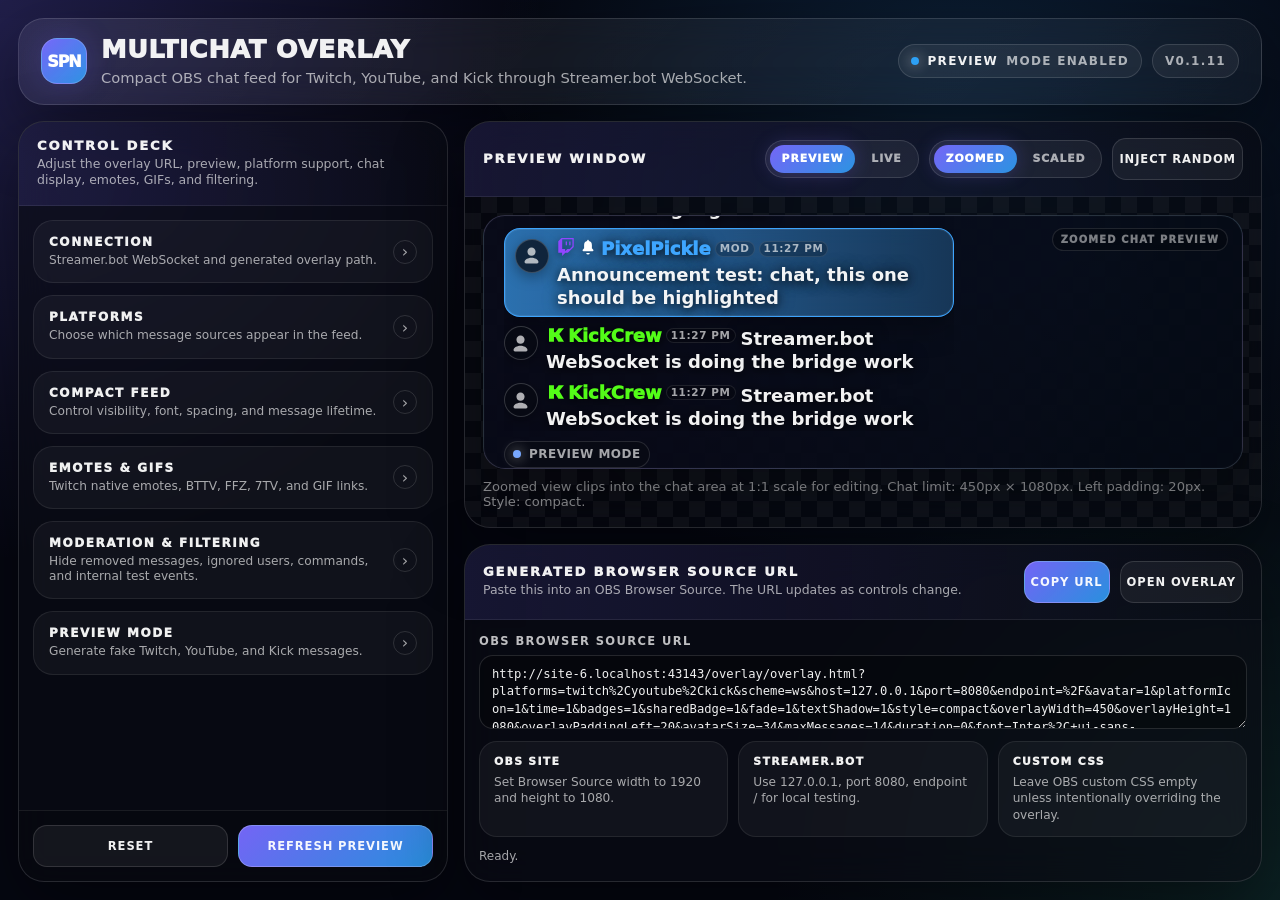
==== commit 56236304: "Updated to v0.1.11" ====
--- a/index.html
+++ b/index.html
@@ -388,6 +388,73 @@
   background: white;
 }
 
+
+.toggle span:first-of-type {
+  flex: 1 1 auto;
+  min-width: 0;
+}
+
+.moderation-grid {
+  grid-template-columns: 1fr;
+}
+
+.platform-list {
+  display: grid;
+  gap: 10px;
+}
+
+.platform-row {
+  min-height: 52px;
+  display: grid;
+  grid-template-columns: 28px minmax(0, 1fr) auto;
+  align-items: center;
+  gap: 11px;
+  padding: 10px 12px;
+  border: 1px solid var(--line-soft);
+  border-radius: 16px;
+  background: rgba(255, 255, 255, 0.045);
+  color: var(--muted);
+  cursor: pointer;
+}
+
+.platform-row input {
+  position: absolute;
+  opacity: 0;
+  pointer-events: none;
+}
+
+.platform-row .platform-mark {
+  width: 24px;
+  height: 24px;
+  display: inline-flex;
+  align-items: center;
+  justify-content: center;
+}
+
+.platform-row .platform-mark svg {
+  width: 100%;
+  height: 100%;
+  display: block;
+}
+
+.platform-row .platform-name {
+  color: rgba(255, 255, 255, 0.82);
+  font-size: 0.78rem;
+  font-weight: 900;
+  letter-spacing: 0.08em;
+  text-transform: uppercase;
+}
+
+.platform-row input:checked + .switch {
+  background: linear-gradient(135deg, var(--accent), var(--accent-2));
+  box-shadow: 0 0 22px rgba(120, 105, 255, 0.25);
+}
+
+.platform-row input:checked + .switch::after {
+  left: 19px;
+  background: white;
+}
+
 .footer-controls {
   padding: 14px;
   border-top: 1px solid var(--line-soft);
@@ -667,8 +734,7 @@
       </div>
       <div class="top-actions">
         <span class="pill" id="connectionPill"><span class="dot preview" id="connectionDot"></span><strong id="connectionLabel">Preview</strong><span id="connectionText">mode enabled</span></span>
-        <span class="pill">GitHub Pages ready</span>
-        <span class="pill">v0.1.8</span>
+        <span class="pill">v0.1.11</span>
       </div>
     </header>
 
@@ -682,7 +748,7 @@
         </div>
 
         <div class="control-stack">
-          <details class="control-group" open>
+          <details class="control-group">
             <summary>
               <span class="summary-text"><strong>Connection</strong><span>Streamer.bot WebSocket and generated overlay path.</span></span>
               <span class="chev">›</span>
@@ -727,21 +793,36 @@
             </div>
           </details>
 
-          <details class="control-group" open>
+          <details class="control-group">
             <summary>
               <span class="summary-text"><strong>Platforms</strong><span>Choose which message sources appear in the feed.</span></span>
               <span class="chev">›</span>
             </summary>
             <div class="group-body">
-              <div class="toggle-grid">
-                <label class="toggle"><span>Twitch</span><input data-setting="platformTwitch" type="checkbox" /><span class="switch"></span></label>
-                <label class="toggle"><span>YouTube</span><input data-setting="platformYoutube" type="checkbox" /><span class="switch"></span></label>
-                <label class="toggle"><span>Kick</span><input data-setting="platformKick" type="checkbox" /><span class="switch"></span></label>
+              <div class="platform-list">
+                <label class="platform-row twitch-row">
+                  <span class="platform-mark" aria-hidden="true"><svg viewBox="0 0 24 24" focusable="false"><path fill="#9146FF" d="M11.6 4.7h1.7v5.1h-1.7Zm4.7 0H18v5.1h-1.7ZM6 0 1.7 4.3v15.4h5.1V24l4.3-4.3h3.4L22.3 12V0Zm14.6 11.1-3.4 3.4h-3.4l-3 3v-3H6.9V1.7h13.7Z"/></svg></span>
+                  <span class="platform-name">Twitch</span>
+                  <input data-setting="platformTwitch" type="checkbox" />
+                  <span class="switch"></span>
+                </label>
+                <label class="platform-row youtube-row">
+                  <span class="platform-mark" aria-hidden="true"><svg viewBox="0 0 24 24" focusable="false"><path fill="#FF0033" d="M23.5 6.2a3 3 0 0 0-2.1-2.1C19.5 3.6 12 3.6 12 3.6s-7.5 0-9.4.5A3 3 0 0 0 .5 6.2 31 31 0 0 0 0 12a31 31 0 0 0 .5 5.8 3 3 0 0 0 2.1 2.1c1.9.5 9.4.5 9.4.5s7.5 0 9.4-.5a3 3 0 0 0 2.1-2.1A31 31 0 0 0 24 12a31 31 0 0 0-.5-5.8ZM9.6 15.6V8.4L15.9 12l-6.3 3.6Z"/></svg></span>
+                  <span class="platform-name">YouTube</span>
+                  <input data-setting="platformYoutube" type="checkbox" />
+                  <span class="switch"></span>
+                </label>
+                <label class="platform-row kick-row">
+                  <span class="platform-mark" aria-hidden="true"><svg viewBox="0 0 24 24" focusable="false"><path fill="#53FC18" d="M4 3h6.6v5.2h2.1L16.8 3H24l-6.3 7.8L24 21h-7.5l-3.9-6.4h-2V21H4Z"/></svg></span>
+                  <span class="platform-name">Kick</span>
+                  <input data-setting="platformKick" type="checkbox" />
+                  <span class="switch"></span>
+                </label>
               </div>
             </div>
           </details>
 
-          <details class="control-group" open>
+          <details class="control-group">
             <summary>
               <span class="summary-text"><strong>Compact Feed</strong><span>Control visibility, font, spacing, and message lifetime.</span></span>
               <span class="chev">›</span>
@@ -879,7 +960,7 @@
               <span class="chev">›</span>
             </summary>
             <div class="group-body">
-              <div class="toggle-grid">
+              <div class="toggle-grid moderation-grid">
                 <label class="toggle"><span>Hide deleted</span><input data-setting="hideDeleted" type="checkbox" /><span class="switch"></span></label>
                 <label class="toggle"><span>Hide bans/timeouts</span><input data-setting="hideBans" type="checkbox" /><span class="switch"></span></label>
                 <label class="toggle"><span>Ignore commands</span><input data-setting="ignoreCommands" type="checkbox" /><span class="switch"></span></label>
@@ -930,7 +1011,6 @@
           <div class="panel-head">
             <div>
               <h2 class="panel-title">Preview Window</h2>
-              <p class="panel-note">Uses the same <span class="mini-kbd">overlay/overlay.html</span> file with <span class="mini-kbd">preview=1</span>.</p>
             </div>
             <div class="preview-actions">
               <div class="mode-toggle" aria-label="Preview or live source switch">
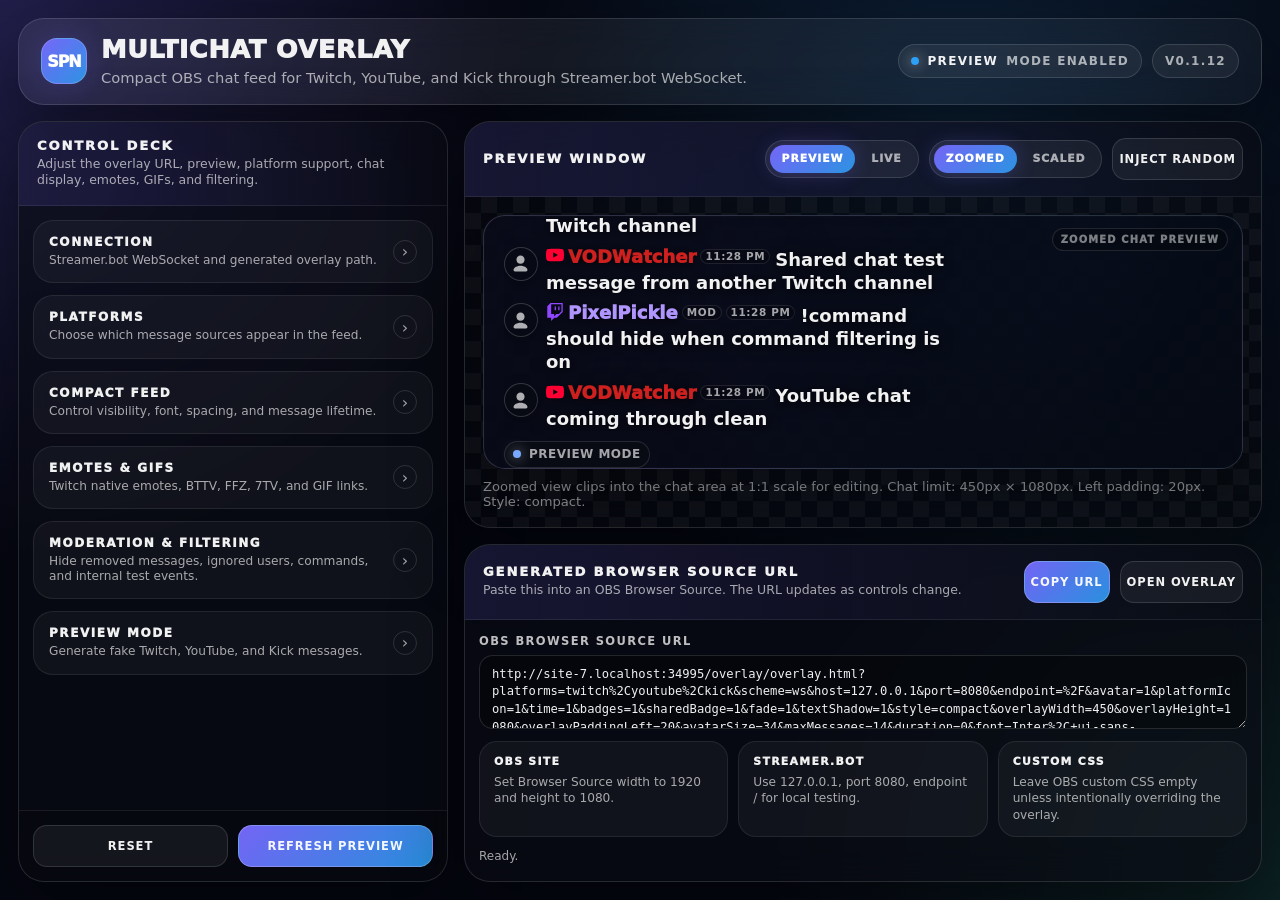
==== commit b401dea6: "Updated to v0.1.13" ====
--- a/index.html
+++ b/index.html
@@ -734,7 +734,7 @@
       </div>
       <div class="top-actions">
         <span class="pill" id="connectionPill"><span class="dot preview" id="connectionDot"></span><strong id="connectionLabel">Preview</strong><span id="connectionText">mode enabled</span></span>
-        <span class="pill">v0.1.11</span>
+        <span class="pill">v0.1.12</span>
       </div>
     </header>
 
@@ -989,7 +989,11 @@
                 </div>
                 <div class="field">
                   <label for="previewSeed">Preview seed label</label>
-                  <input id="previewSeed" data-setting="previewSeed" type="text" />
+                  <select id="previewSeed" data-setting="previewSeed">
+                    <option value="random-chatters">Random chatters</option>
+                    <option value="specified-users">Specified users</option>
+                  </select>
+                  <div class="hint">Choose whether preview messages use the fake chatter pool or your specified user list.</div>
                 </div>
               </div>
 
@@ -1107,7 +1111,7 @@
   ignoreInternal: true,
   ignoredUsers: 'nightbot, streamelements, streamlabs, moobot, fossabot, sery_bot',
   previewRate: '1800',
-  previewSeed: 'random-fake-users',
+  previewSeed: 'random-chatters',
   previewAuto: true
 };
 
